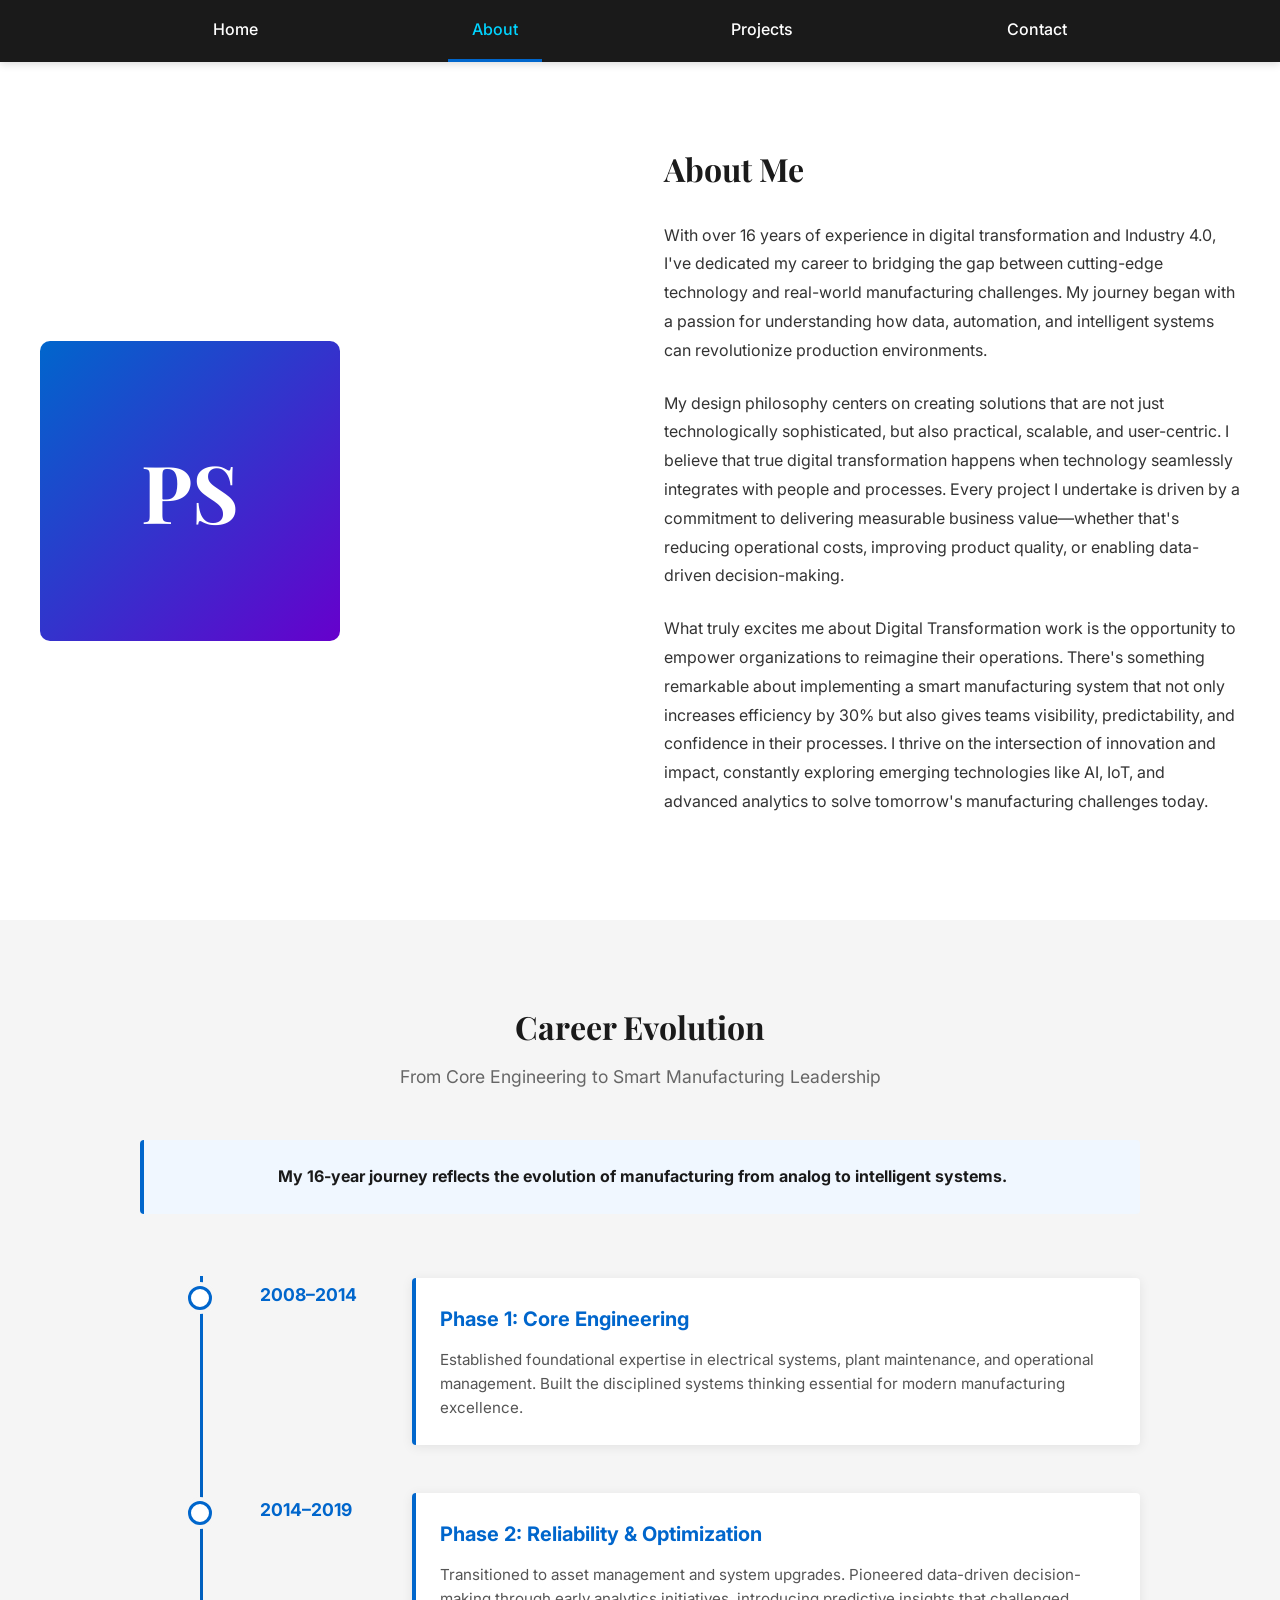
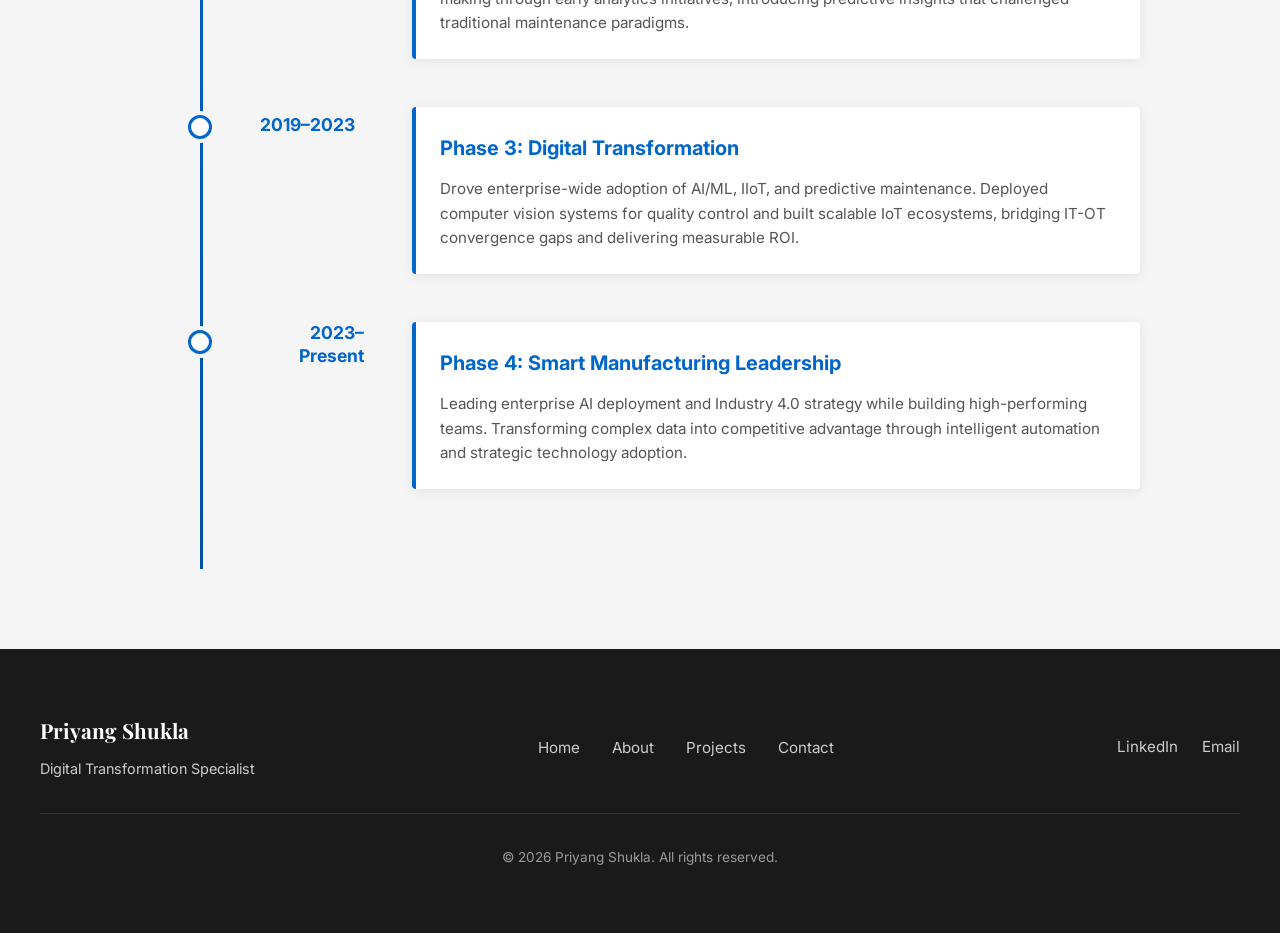
==== about.html @ 40aff251 "Initial commit: priyang-portfolio Made-with: Cursor" ====
<!DOCTYPE html>
<html lang="en">
<head>
  <meta charset="UTF-8">
  <meta name="viewport" content="width=device-width, initial-scale=1.0">
  <meta name="description" content="About Priyang Shukla — Digital Transformation professional with 16 years of experience.">
  <title>About Priyang Shukla | Digital Transformation</title>
  <link rel="stylesheet" href="css/styles.css">
  <link rel="preconnect" href="https://fonts.googleapis.com">
  <link rel="preconnect" href="https://fonts.gstatic.com" crossorigin>
  <link href="https://fonts.googleapis.com/css2?family=Inter:wght@400;500;600;700&family=Playfair+Display:wght@700;800&display=swap" rel="stylesheet">
</head>
<body>
  <nav class="navbar">
    <button class="hamburger-menu" id="hamburgerBtn" aria-label="Toggle navigation menu">
      <span class="hamburger-line"></span>
      <span class="hamburger-line"></span>
      <span class="hamburger-line"></span>
    </button>
    <ul class="navbar-list" id="navbarList">
      <li><a href="index.html" class="nav-link">Home</a></li>
      <li><a href="about.html" class="nav-link active">About</a></li>
      <li><a href="projects.html" class="nav-link">Projects</a></li>
      <li><a href="contact.html" class="nav-link">Contact</a></li>
    </ul>
  </nav>

  <main>
    <section class="about" id="about">
      <div class="about-container">
        <div class="about-image-container">
          <div class="profile-placeholder">PS</div>
        </div>
        
        <div class="about-text-container">
          <h1 class="about-title">About Me</h1>
          <p class="about-paragraph">
            With over 16 years of experience in digital transformation and Industry 4.0, I've dedicated my career to bridging the gap between cutting-edge technology and real-world manufacturing challenges. My journey began with a passion for understanding how data, automation, and intelligent systems can revolutionize production environments.
          </p>
          <p class="about-paragraph">
            My design philosophy centers on creating solutions that are not just technologically sophisticated, but also practical, scalable, and user-centric. I believe that true digital transformation happens when technology seamlessly integrates with people and processes. Every project I undertake is driven by a commitment to delivering measurable business value—whether that's reducing operational costs, improving product quality, or enabling data-driven decision-making.
          </p>
          <p class="about-paragraph">
            What truly excites me about Digital Transformation work is the opportunity to empower organizations to reimagine their operations. There's something remarkable about implementing a smart manufacturing system that not only increases efficiency by 30% but also gives teams visibility, predictability, and confidence in their processes. I thrive on the intersection of innovation and impact, constantly exploring emerging technologies like AI, IoT, and advanced analytics to solve tomorrow's manufacturing challenges today.
          </p>
        </div>
      </div>
    </section>

    <section class="timeline" id="timeline">
      <div class="timeline-container">
        <h2 class="timeline-title">Career Evolution</h2>
        <p class="timeline-subtitle">From Core Engineering to Smart Manufacturing Leadership</p>
        
        <div class="timeline-intro">
          <p><strong>My 16-year journey reflects the evolution of manufacturing from analog to intelligent systems.</strong></p>
        </div>
        
        <div class="timeline-wrapper">
          <div class="timeline-item">
            <div class="timeline-marker">
              <div class="timeline-year">2008–2014</div>
              <div class="timeline-dot"></div>
            </div>
            <div class="timeline-content">
              <h3 class="timeline-event-title">Phase 1: Core Engineering</h3>
              <p class="timeline-event-description">Established foundational expertise in electrical systems, plant maintenance, and operational management. Built the disciplined systems thinking essential for modern manufacturing excellence.</p>
            </div>
          </div>

          <div class="timeline-item">
            <div class="timeline-marker">
              <div class="timeline-year">2014–2019</div>
              <div class="timeline-dot"></div>
            </div>
            <div class="timeline-content">
              <h3 class="timeline-event-title">Phase 2: Reliability & Optimization</h3>
              <p class="timeline-event-description">Transitioned to asset management and system upgrades. Pioneered data-driven decision-making through early analytics initiatives, introducing predictive insights that challenged traditional maintenance paradigms.</p>
            </div>
          </div>

          <div class="timeline-item">
            <div class="timeline-marker">
              <div class="timeline-year">2019–2023</div>
              <div class="timeline-dot"></div>
            </div>
            <div class="timeline-content">
              <h3 class="timeline-event-title">Phase 3: Digital Transformation</h3>
              <p class="timeline-event-description">Drove enterprise-wide adoption of AI/ML, IIoT, and predictive maintenance. Deployed computer vision systems for quality control and built scalable IoT ecosystems, bridging IT-OT convergence gaps and delivering measurable ROI.</p>
            </div>
          </div>

          <div class="timeline-item">
            <div class="timeline-marker">
              <div class="timeline-year">2023–Present</div>
              <div class="timeline-dot"></div>
            </div>
            <div class="timeline-content">
              <h3 class="timeline-event-title">Phase 4: Smart Manufacturing Leadership</h3>
              <p class="timeline-event-description">Leading enterprise AI deployment and Industry 4.0 strategy while building high-performing teams. Transforming complex data into competitive advantage through intelligent automation and strategic technology adoption.</p>
            </div>
          </div>
        </div>
      </div>
    </section>
  </main>

  <footer class="footer">
    <div class="footer-container">
      <div class="footer-top">
        <div class="footer-brand">
          <h3 class="footer-brand-title">Priyang Shukla</h3>
          <p class="footer-brand-tagline">Digital Transformation Specialist</p>
        </div>
        
        <nav class="footer-nav">
          <ul class="footer-nav-list">
            <li><a href="index.html" class="footer-link">Home</a></li>
            <li><a href="about.html" class="footer-link">About</a></li>
            <li><a href="projects.html" class="footer-link">Projects</a></li>
            <li><a href="contact.html" class="footer-link">Contact</a></li>
          </ul>
        </nav>
        
        <div class="footer-social">
          <a href="https://www.linkedin.com/in/priyangshukla" class="social-link" target="_blank" rel="noopener noreferrer">LinkedIn</a>
          <a href="mailto:priyang.shukla@outlook.com" class="social-link">Email</a>
        </div>
      </div>
      
      <div class="footer-bottom">
        <p class="footer-copyright">&copy; <span id="year"></span> Priyang Shukla. All rights reserved.</p>
      </div>
    </div>
  </footer>

  <script src="js/script.js"></script>
</body>
</html>
---- css/styles.css ----
/* Fonts are loaded from each HTML page via <link>; avoids duplicate requests. */

/* ========================
   BASE TYPOGRAPHY AND RESET
   ======================== */

*,
*::before,
*::after {
  box-sizing: border-box;
}

html {
  font-size: 100%;
  -webkit-text-size-adjust: 100%;
}

body {
  margin: 0;
  min-height: 100vh;
  font-family: 'Inter', system-ui, -apple-system, "Segoe UI", Roboto, Helvetica, Arial, sans-serif;
  line-height: 1.7;
  color: #333333;
  background-color: #ffffff;
  display: flex;
  flex-direction: column;
}

/* Headings */
h1 {
  font-size: 3rem;
  font-family: 'Playfair Display', Georgia, serif;
  font-weight: 800;
}

h2 {
  font-size: 2rem;
  font-family: 'Playfair Display', Georgia, serif;
  font-weight: 700;
}

h3 {
  font-size: 1.5rem;
  font-weight: 600;
}

h4 {
  font-size: 1.25rem;
  font-weight: 600;
}

p {
  font-size: 1rem;
  line-height: 1.7;
  word-wrap: break-word;
  overflow-wrap: break-word;
  word-break: break-word;
}

/* ========================
   TEXT OVERFLOW PREVENTION
   ======================== */

* {
  max-width: 100%;
}

/* ========================
   NAVIGATION BAR STYLING
   ======================== */

.navbar {
  position: sticky;
  top: 0;
  background-color: #1a1a1a;
  box-shadow: 0 2px 8px rgba(0, 0, 0, 0.15);
  z-index: 100;
  display: flex;
  align-items: center;
  justify-content: space-between;
  padding: 0 1.5rem;
  min-height: 60px;
}

.hamburger-menu {
  display: none;
  flex-direction: column;
  background: none;
  border: none;
  cursor: pointer;
  padding: 0.5rem;
  gap: 5px;
  align-items: center;
  justify-content: center;
  z-index: 101;
}

.hamburger-line {
  width: 24px;
  height: 3px;
  background-color: #ffffff;
  border-radius: 2px;
  transition: all 0.3s ease;
}

.hamburger-menu.active .hamburger-line:nth-child(1) {
  transform: rotate(45deg) translate(10px, 10px);
}

.hamburger-menu.active .hamburger-line:nth-child(2) {
  opacity: 0;
}

.hamburger-menu.active .hamburger-line:nth-child(3) {
  transform: rotate(-45deg) translate(7px, -7px);
}

.navbar-list {
  list-style: none;
  margin: 0;
  padding: 0;
  display: flex;
  justify-content: space-evenly;
  gap: 0;
  flex: 1;
}

.nav-link {
  display: block;
  padding: 1rem 1.5rem;
  color: #ffffff;
  text-decoration: none;
  font-weight: 500;
  transition: all 0.3s ease;
  border-bottom: 3px solid transparent;
  font-size: 1rem;
  min-height: 44px;
  display: flex;
  align-items: center;
}

.nav-link:hover {
  background-color: #333333;
  border-bottom-color: #0066cc;
}

.nav-link.active {
  border-bottom-color: #0066cc;
  color: #00d4ff;
}

/* Mobile Navigation */
@media (max-width: 768px) {
  .navbar {
    flex-wrap: wrap;
    padding: 0.5rem 1rem;
    min-height: auto;
  }

  .hamburger-menu {
    display: flex;
    width: 44px;
    height: 44px;
    min-width: 44px;
  }

  .navbar-list {
    position: absolute;
    top: 60px;
    left: 0;
    right: 0;
    flex-direction: column;
    background-color: #1a1a1a;
    max-height: 0;
    overflow: hidden;
    transition: max-height 0.3s ease;
  }

  .navbar-list.active {
    max-height: 300px;
    border-bottom: 2px solid #0066cc;
  }

  .nav-link {
    padding: 1rem 1.5rem;
    border-bottom: 1px solid #333333;
    border-left: 4px solid transparent;
  }

  .nav-link.active {
    border-left-color: #0066cc;
    border-bottom-color: #333333;
  }

  .nav-link:hover {
    background-color: #2a2a2a;
    border-left-color: #0066cc;
  }
}

/* ========================
   HERO SECTION STYLING
   ======================== */

.hero {
  background: linear-gradient(135deg, #0066cc 0%, #6600cc 100%);
  color: #ffffff;
  padding: 5rem 2rem;
  text-align: center;
  min-height: 60vh;
  display: flex;
  align-items: center;
  justify-content: center;
}

.hero-content {
  max-width: 800px;
  margin: 0 auto;
}

.hero-title {
  font-size: 3rem;
  font-family: 'Playfair Display', Georgia, serif;
  font-weight: 800;
  margin: 0 0 1.5rem 0;
  line-height: 1.2;
  letter-spacing: -0.8px;
}

.hero-subtitle {
  font-size: 1.125rem;
  font-family: 'Inter', system-ui, sans-serif;
  font-weight: 400;
  margin: 0 0 2.5rem 0;
  line-height: 1.8;
  opacity: 0.95;
}

.cta-button {
  display: inline-block;
  padding: 1rem 2.5rem;
  background-color: #ffffff;
  color: #0066cc;
  text-decoration: none;
  font-weight: 600;
  font-family: 'Inter', system-ui, sans-serif;
  border-radius: 50px;
  transition: all 0.3s ease;
  box-shadow: 0 4px 15px rgba(0, 0, 0, 0.2);
  cursor: pointer;
  font-size: 1rem;
}

.cta-button:hover {
  transform: translateY(-4px);
  box-shadow: 0 8px 25px rgba(0, 0, 0, 0.3);
  background-color: #f0f0f0;
}

.cta-button:active {
  transform: translateY(-2px);
}

/* ========================
   SKILLS SECTION STYLING
   ======================== */

.skills {
  padding: 5rem 2rem;
  background-color: #f5f5f5;
}

.skills-container {
  max-width: 1200px;
  margin: 0 auto;
}

.skills-title {
  font-size: 2rem;
  font-family: 'Playfair Display', Georgia, serif;
  font-weight: 700;
  text-align: center;
  margin: 0 0 0.5rem 0;
  color: #1a1a1a;
}

.skills-subtitle {
  font-size: 1.1rem;
  text-align: center;
  color: #666666;
  margin: 0 0 3rem 0;
  max-width: 600px;
  margin-left: auto;
  margin-right: auto;
}

.skills-grid {
  display: grid;
  grid-template-columns: repeat(auto-fit, minmax(300px, 1fr));
  gap: 2rem;
  margin-bottom: 2rem;
}

.skill-card {
  background-color: #ffffff;
  padding: 2rem;
  border-radius: 10px;
  text-align: center;
  transition: all 0.3s ease;
  box-shadow: 0 2px 8px rgba(0, 0, 0, 0.1);
  cursor: pointer;
}

.skill-card:hover {
  transform: translateY(-8px);
  box-shadow: 0 8px 24px rgba(0, 0, 0, 0.15);
}

.skill-icon {
  font-size: 3rem;
  margin-bottom: 1rem;
}

.skill-name {
  font-size: 1.25rem;
  margin: 0 0 0.75rem 0;
  color: #1a1a1a;
}

.skill-description {
  font-size: 0.95rem;
  line-height: 1.6;
  color: #666666;
  margin: 0;
}

/* ========================
   MOBILE OPTIMIZATION
   ======================== */

@media (max-width: 768px) {
  /* Hero Section Mobile */
  .hero {
    padding: 3rem 1rem;
    min-height: 50vh;
  }

  .hero-title {
    font-size: 2rem;
    line-height: 1.3;
    margin-bottom: 1rem;
  }

  .hero-subtitle {
    font-size: 1rem;
    margin-bottom: 2rem;
    line-height: 1.6;
  }

  .cta-button {
    padding: 0.875rem 2rem;
    font-size: 0.95rem;
    min-height: 48px;
    display: inline-flex;
    align-items: center;
    justify-content: center;
  }

  /* Skills Section Mobile */
  .skills {
    padding: 2rem 1rem;
  }

  .skills-container {
    padding: 0;
  }

  .skills-title {
    font-size: 1.8rem;
    margin-bottom: 1rem;
  }

  .skills-subtitle {
    font-size: 0.95rem;
    margin-bottom: 2rem;
  }

  .skills-grid {
    grid-template-columns: 1fr;
    gap: 1.5rem;
  }

  .skill-card {
    padding: 1.5rem;
  }

  .skill-icon {
    font-size: 2.5rem;
    margin-bottom: 0.75rem;
  }

  .skill-name {
    font-size: 1.1rem;
  }

  .skill-description {
    font-size: 0.9rem;
  }
}

/* ========================
   ABOUT SECTION STYLING
   ======================== */

.about {
  padding: 5rem 2rem;
  background-color: #ffffff;
}

.about-container {
  max-width: 1200px;
  margin: 0 auto;
  display: grid;
  grid-template-columns: 1fr 1fr;
  gap: 3rem;
  align-items: center;
}

.profile-placeholder {
  width: 300px;
  height: 300px;
  background: linear-gradient(135deg, #0066cc 0%, #6600cc 100%);
  border-radius: 10px;
  display: flex;
  align-items: center;
  justify-content: center;
  font-size: 5rem;
  color: #ffffff;
  font-weight: 700;
  font-family: 'Playfair Display', Georgia, serif;
}

.about-title {
  font-size: 2rem;
  font-family: 'Playfair Display', Georgia, serif;
  font-weight: 700;
  margin: 0 0 1.5rem 0;
  color: #1a1a1a;
}

.about-paragraph {
  font-size: 1rem;
  line-height: 1.8;
  color: #333333;
  margin: 0 0 1.5rem 0;
}

@media (max-width: 768px) {
  .about-container {
    grid-template-columns: 1fr;
    gap: 2rem;
  }
  
  .profile-placeholder {
    width: 200px;
    height: 200px;
    font-size: 3rem;
  }
  
  .about-title {
    font-size: 1.8rem;
  }
}

/* ========================
   TIMELINE SECTION STYLING
   ======================== */

.timeline {
  padding: 5rem 2rem;
  background-color: #f5f5f5;
}

.timeline-container {
  max-width: 1000px;
  margin: 0 auto;
}

.timeline-title {
  font-size: 2rem;
  font-family: 'Playfair Display', Georgia, serif;
  font-weight: 700;
  text-align: center;
  margin: 0 0 0.5rem 0;
  color: #1a1a1a;
}

.timeline-subtitle {
  font-size: 1.1rem;
  text-align: center;
  color: #666666;
  margin: 0 0 3rem 0;
}

.timeline-intro {
  background-color: #f0f7ff;
  border-left: 4px solid #0066cc;
  padding: 1.5rem;
  border-radius: 4px;
  margin-bottom: 2rem;
  text-align: center;
}

.timeline-intro p {
  margin: 0;
  color: #1a1a1a;
  font-size: 1rem;
  line-height: 1.6;
}

.timeline-wrapper {
  position: relative;
  padding: 2rem 0;
  margin-left: 120px;
}

.timeline-wrapper::before {
  content: '';
  position: absolute;
  left: -60px;
  top: 30px;
  bottom: 0;
  width: 3px;
  background: linear-gradient(to bottom, #0066cc, #0052a3);
}

.timeline-item {
  margin-bottom: 3rem;
  position: relative;
  display: grid;
  grid-template-columns: 120px 1fr;
  gap: 2rem;
  align-items: flex-start;
}

.timeline-item:last-child .timeline-marker::after {
  display: none;
}

.timeline-marker {
  position: relative;
  display: flex;
  flex-direction: column;
  align-items: flex-start;
  gap: 0.75rem;
  text-align: right;
}

.timeline-year {
  font-size: 1.1rem;
  font-weight: 700;
  color: #0066cc;
  line-height: 1.3;
  min-height: 2.2rem;
  display: flex;
  align-items: center;
  padding-right: 1rem;
  text-align: right;
  width: 100%;
}

.timeline-dot {
  position: absolute;
  width: 24px;
  height: 24px;
  background-color: #ffffff;
  border: 3px solid #0066cc;
  border-radius: 50%;
  left: -72px;
  top: 0.5rem;
  box-shadow: 0 0 0 4px #f5f5f5;
  transition: all 0.3s ease;
}

.timeline-item:hover .timeline-dot {
  width: 28px;
  height: 28px;
  left: -74px;
  top: -1px;
  background-color: #0066cc;
  box-shadow: 0 0 0 4px #f5f5f5, 0 0 12px rgba(0, 102, 204, 0.4);
}

.timeline-content {
  background-color: #ffffff;
  border-left: 4px solid #0066cc;
  border-radius: 4px;
  padding: 1.5rem;
  box-shadow: 0 2px 12px rgba(0, 0, 0, 0.08);
  transition: all 0.3s ease;
}

.timeline-item:hover .timeline-content {
  box-shadow: 0 4px 16px rgba(0, 0, 0, 0.12);
  transform: translateY(-2px);
}

.timeline-event-title {
  font-size: 1.25rem;
  font-weight: 700;
  margin: 0 0 0.75rem 0;
  color: #0066cc;
}

.timeline-event-description {
  font-size: 0.95rem;
  line-height: 1.6;
  color: #555555;
  margin: 0;
}

/* Timeline Responsive */
@media (max-width: 768px) {
  .timeline-title {
    font-size: 1.8rem;
  }

  .timeline-subtitle {
    font-size: 0.95rem;
  }

  .timeline-wrapper {
    margin-left: 50px;
  }

  .timeline-wrapper::before {
    left: -25px;
  }

  .timeline-item {
    grid-template-columns: 1fr;
    gap: 1rem;
    margin-bottom: 2.5rem;
  }

  .timeline-marker {
    position: absolute;
    left: -50px;
    top: 0;
    flex-direction: row;
    align-items: center;
    gap: 0.5rem;
    width: auto;
    text-align: left;
  }

  .timeline-year {
    font-size: 0.9rem;
    padding-right: 0;
    text-align: left;
    min-height: auto;
    display: inline;
  }

  .timeline-dot {
    position: relative;
    width: 18px;
    height: 18px;
    left: 0;
    top: 0;
    margin-right: 0.5rem;
  }

  .timeline-content {
    margin-top: 1.5rem;
  }

  .timeline-event-title {
    font-size: 1.1rem;
  }

  .timeline-event-description {
    font-size: 0.9rem;
  }
}

/* ========================
   KEYFRAME ANIMATIONS
   ======================== */

@keyframes fadeInUp {
  from {
    opacity: 0;
    transform: translateY(30px);
  }
  to {
    opacity: 1;
    transform: translateY(0);
  }
}

/* ========================
   PROJECTS SECTION STYLING
   ======================== */

.projects {
  padding: 5rem 2rem;
  background-color: #ffffff;
}

.projects-container {
  max-width: 1400px;
  margin: 0 auto;
}

.projects-title {
  font-size: 2rem;
  font-family: 'Playfair Display', Georgia, serif;
  font-weight: 700;
  text-align: center;
  margin: 0 0 0.5rem 0;
  color: #1a1a1a;
}

.projects-subtitle {
  font-size: 1.1rem;
  text-align: center;
  color: #666666;
  margin: 0 0 3rem 0;
}

.projects-grid {
  display: grid;
  grid-template-columns: repeat(auto-fit, minmax(450px, 1fr));
  gap: 2rem;
}

.project-card {
  background-color: #f9f9f9;
  border-radius: 10px;
  overflow: hidden;
  box-shadow: 0 2px 8px rgba(0, 0, 0, 0.1);
  transition: all 0.3s ease;
  display: flex;
  flex-direction: column;
  animation: fadeInUp 0.6s ease-out forwards;
}

.project-card:nth-child(1) {
  animation-delay: 0.1s;
}

.project-card:nth-child(2) {
  animation-delay: 0.2s;
}

.project-card:nth-child(3) {
  animation-delay: 0.3s;
}

.project-card:nth-child(4) {
  animation-delay: 0.4s;
}

.project-card:hover {
  transform: translateY(-8px);
  box-shadow: 0 8px 20px rgba(0, 0, 0, 0.15);
}

.project-image {
  height: 300px;
  background-size: cover;
  background-position: center;
  position: relative;
  display: flex;
  align-items: flex-end;
  justify-content: center;
}

.project-image-overlay {
  color: #ffffff;
  font-size: 1.3rem;
  font-weight: 600;
  text-align: center;
  padding: 1rem;
  background: rgba(0, 0, 0, 0.4);
  width: 100%;
}

.project-content {
  padding: 1.5rem;
  display: flex;
  flex-direction: column;
  flex-grow: 1;
}

.project-title {
  font-size: 1.3rem;
  font-weight: 600;
  margin: 0 0 1rem 0;
  color: #1a1a1a;
  line-height: 1.4;
}

.project-description {
  font-size: 0.95rem;
  line-height: 1.6;
  color: #555555;
  margin: 0 0 1.5rem 0;
  flex-grow: 1;
}

.project-tools {
  display: flex;
  flex-wrap: wrap;
  gap: 0.5rem;
  margin-bottom: 1.5rem;
}

.tool-tag {
  background-color: #f0f0f0;
  color: #0066cc;
  padding: 0.4rem 0.8rem;
  border-radius: 20px;
  font-size: 0.8rem;
  font-weight: 500;
  display: inline-block;
}

.project-cta {
  display: inline-block;
  padding: 0.75rem 1.5rem;
  background: linear-gradient(135deg, #0066cc 0%, #004999 100%);
  color: #ffffff;
  text-decoration: none;
  font-weight: 600;
  font-family: 'Inter', system-ui, sans-serif;
  border-radius: 8px;
  transition: all 0.3s ease;
  box-shadow: 0 4px 12px rgba(0, 102, 204, 0.3);
  text-align: center;
  margin-top: auto;
}

.project-cta:hover {
  transform: translateY(-3px);
  box-shadow: 0 8px 20px rgba(0, 102, 204, 0.4);
}

.project-cta:active {
  transform: translateY(-1px);
}

.divider-line {
  grid-column: 1 / -1;
  height: 3px;
  background: linear-gradient(90deg, transparent 0%, #0066cc 50%, transparent 100%);
  margin: 2rem 0;
}

@media (max-width: 768px) {
  .projects {
    padding: 2rem 1rem;
  }
  
  .projects-container {
    max-width: 100%;
    padding: 0;
  }
  
  .projects-grid {
    grid-template-columns: 1fr;
    gap: 1.5rem;
  }
  
  .project-card {
    animation: fadeInUp 0.6s ease-out forwards;
  }
  
  .project-card:nth-child(1),
  .project-card:nth-child(2),
  .project-card:nth-child(3),
  .project-card:nth-child(4) {
    animation-delay: 0s;
  }
  
  .project-image {
    height: 200px;
  }

  .project-image-overlay {
    font-size: 1.2rem;
  }
  
  .projects-title {
    font-size: 1.8rem;
    padding: 0;
  }

  .projects-subtitle {
    padding: 0;
    font-size: 0.95rem;
  }
  
  .project-title {
    font-size: 1.1rem;
  }

  .project-description {
    font-size: 0.9rem;
    line-height: 1.5;
  }

  .project-tools {
    flex-wrap: wrap;
  }

  .tool-tag {
    font-size: 0.8rem;
    padding: 0.4rem 0.8rem;
  }

  .project-cta {
    font-size: 0.9rem;
    padding: 0.75rem 1.5rem;
  }

  .divider-line {
    margin: 1.5rem 0;
  }
}

/* ========================
   CONTACT SECTION STYLING
   ======================== */

.contact {
  padding: 5rem 2rem;
  background-color: #f5f5f5;
}

.contact-container {
  max-width: 1200px;
  margin: 0 auto;
}

.contact-title {
  font-size: 2rem;
  font-family: 'Playfair Display', Georgia, serif;
  font-weight: 700;
  text-align: center;
  margin: 0 0 0.5rem 0;
  color: #1a1a1a;
}

.contact-subtitle {
  font-size: 1.1rem;
  text-align: center;
  color: #666666;
  margin: 0 0 2.5rem 0;
}

.contact-content {
  display: grid;
  grid-template-columns: 1fr 1fr;
  gap: 2rem;
  align-items: flex-start;
}

.contact-form-container {
  display: flex;
  flex-direction: column;
  padding-top: 0;
}

.contact-form {
  display: flex;
  flex-direction: column;
  gap: 1.2rem;
}

.form-group {
  display: flex;
  flex-direction: column;
}

.form-label {
  font-size: 0.95rem;
  font-weight: 600;
  margin-bottom: 0.5rem;
  color: #1a1a1a;
}

.form-input,
.form-textarea {
  padding: 1rem;
  border: 2px solid #e0e0e0;
  border-radius: 6px;
  font-size: 1rem;
  font-family: inherit;
  transition: all 0.3s ease;
  background-color: #ffffff;
  color: #1a1a1a;
  width: 100%;
  box-sizing: border-box;
  min-height: 44px;
}

.form-input:focus,
.form-textarea:focus {
  outline: none;
  border-color: #0066cc;
  box-shadow: 0 0 0 3px rgba(0, 102, 204, 0.1);
  background-color: #fafbff;
}

.form-textarea {
  resize: vertical;
  min-height: 120px;
  font-size: 1rem;
}

.form-submit {
  padding: 1rem 2rem;
  background: linear-gradient(135deg, #0066cc 0%, #004999 100%);
  color: #ffffff;
  border: none;
  border-radius: 8px;
  font-weight: 600;
  font-family: 'Inter', system-ui, sans-serif;
  font-size: 1rem;
  cursor: pointer;
  transition: all 0.3s ease;
  box-shadow: 0 4px 12px rgba(0, 102, 204, 0.3);
  margin-top: 0.5rem;
  min-height: 48px;
  width: 100%;
  text-transform: uppercase;
  letter-spacing: 0.5px;
}

.form-submit:hover {
  transform: translateY(-3px);
  box-shadow: 0 8px 20px rgba(0, 102, 204, 0.4);
}

.form-submit:active {
  transform: translateY(-1px);
}

@media (max-width: 768px) {
  .form-input,
  .form-textarea {
    font-size: 16px;
  }

  .form-submit {
    padding: 0.875rem 1.5rem;
  }
}

.loading-spinner {
  display: none;
  text-align: center;
  padding: 2rem;
  flex-direction: column;
  align-items: center;
  gap: 1rem;
}

.loading-spinner.show {
  display: flex;
}

.spinner {
  border: 4px solid #f3f3f3;
  border-top: 4px solid #0066cc;
  border-radius: 50%;
  width: 40px;
  height: 40px;
  animation: spin 1s linear infinite;
}

@keyframes spin {
  0% { transform: rotate(0deg); }
  100% { transform: rotate(360deg); }
}

.loading-text {
  color: #666;
  font-size: 1rem;
  margin: 0;
}

.success-message {
  display: none;
  text-align: center;
  padding: 2rem;
  background-color: #e8f5e9;
  border-radius: 8px;
  border-left: 4px solid #4caf50;
}

.success-message.show {
  display: flex;
  flex-direction: column;
  align-items: center;
  gap: 1rem;
}

.error-message {
  display: none;
  text-align: center;
  padding: 2rem;
  background-color: #ffebee;
  border-radius: 8px;
  border-left: 4px solid #f44336;
  flex-direction: column;
  align-items: center;
  gap: 1rem;
}

.error-message.show {
  display: flex;
}

.error-icon {
  font-size: 3rem;
  color: #f44336;
  font-weight: bold;
}

.error-title {
  font-size: 1.5rem;
  font-weight: 700;
  color: #d32f2f;
  margin: 0.5rem 0 0 0;
}

.error-text {
  color: #c62828;
  font-size: 1rem;
  margin: 0.5rem 0 0 0;
}

.error-dismiss-btn {
  background-color: #f44336;
  color: white;
  border: none;
  padding: 0.75rem 1.5rem;
  border-radius: 4px;
  cursor: pointer;
  font-weight: 600;
  transition: background-color 0.3s ease;
  margin-top: 0.5rem;
}

.error-dismiss-btn:hover {
  background-color: #d32f2f;
}

.success-icon {
  font-size: 3rem;
  color: #4caf50;
  font-weight: bold;
}

.success-title {
  font-size: 1.5rem;
  font-weight: 700;
  margin: 0;
  color: #2e7d32;
}

.success-text {
  font-size: 0.95rem;
  margin: 0;
  color: #555555;
}

.contact-info-container {
  display: flex;
  align-items: flex-start;
  width: 100%;
}

.contact-info {
  width: 100%;
  display: flex;
  flex-direction: column;
  gap: 1rem;
}

.contact-info-title {
  font-size: 1.25rem;
  font-weight: 700;
  margin: 0 0 1.25rem 0;
  color: #1a1a1a;
  padding: 0;
  width: 100%;
  display: block;
  line-height: 1.3;
  letter-spacing: -0.5px;
}

.contact-info-item {
  display: flex;
  flex-direction: column;
  padding: 1.25rem;
  background-color: #ffffff;
  border-radius: 8px;
  border: 1px solid #f0f0f0;
  box-shadow: 0 2px 8px rgba(0, 0, 0, 0.06);
  margin-bottom: 0;
}

.contact-info-content {
  display: flex;
  flex-direction: column;
  gap: 0.375rem;
  text-align: left;
}

.contact-info-label {
  font-size: 0.8rem;
  font-weight: 700;
  margin: 0;
  color: #888888;
  text-transform: uppercase;
  letter-spacing: 0.7px;
}

.contact-info-value {
  font-size: 1rem;
  margin: 0;
  color: #1a1a1a;
  font-weight: 500;
  line-height: 1.5;
}

.contact-link {
  text-decoration: none;
  color: #0066cc;
  transition: all 0.3s ease;
}

.contact-link:hover {
  color: #004999;
  text-decoration: underline;
}

@media (max-width: 768px) {
  .contact-content {
    grid-template-columns: 1fr;
    gap: 1.5rem;
    padding: 0;
  }

  .contact-form-container {
    padding: 0;
  }

  .contact-form {
    gap: 1rem;
  }

  .contact-title {
    font-size: 1.8rem;
    padding: 0 1rem;
  }

  .contact-subtitle {
    padding: 0 1rem;
  }

  .contact-info-title {
    font-size: 1.2rem;
    margin-top: 1.5rem;
    margin-bottom: 1rem;
  }

  .contact-info {
    gap: 0.75rem;
  }

  .contact-info-item {
    padding: 1rem;
  }

  .form-input,
  .form-textarea {
    font-size: 16px;
  }

  .form-submit {
    padding: 0.875rem 1.5rem;
  }
}

/* ========================
   ADMIN PANEL STYLING
   ======================== */

/* Standalone admin chrome (not part of public site nav/footer) */
.admin-page-header {
  position: sticky;
  top: 0;
  z-index: 100;
  display: flex;
  align-items: center;
  justify-content: space-between;
  gap: 1rem;
  flex-wrap: wrap;
  min-height: 60px;
  padding: 0 1.5rem;
  background-color: #1a1a1a;
  box-shadow: 0 2px 8px rgba(0, 0, 0, 0.15);
}

.admin-back-link {
  color: #ffffff;
  text-decoration: none;
  font-weight: 500;
  font-size: 1rem;
  padding: 1rem 0;
  transition: color 0.2s ease;
}

.admin-back-link:hover {
  color: #00d4ff;
}

.admin-page-label {
  color: #cccccc;
  font-size: 0.9rem;
  font-weight: 600;
  text-transform: uppercase;
  letter-spacing: 0.06em;
}

.admin-footer-minimal {
  background-color: #1a1a1a;
  color: #999999;
  padding: 1.5rem 2rem;
  margin-top: auto;
  text-align: center;
  font-size: 0.85rem;
}

.admin-footer-minimal p {
  margin: 0;
  font-size: inherit;
  color: inherit;
}

.admin-section {
  padding: 3rem 2rem;
  background-color: #f8f9fa;
  min-height: calc(100vh - 200px);
}

.admin-container {
  max-width: 1200px;
  margin: 0 auto;
}

.admin-header {
  margin-bottom: 3rem;
  text-align: center;
}

.admin-title {
  font-family: 'Playfair Display', serif;
  font-size: 2.5rem;
  font-weight: 800;
  color: #1a1a1a;
  margin: 0 0 0.5rem 0;
}

.admin-subtitle {
  font-size: 1.1rem;
  color: #666;
  margin: 0 0 2rem 0;
}

.admin-stats {
  display: flex;
  gap: 2rem;
  justify-content: center;
  flex-wrap: wrap;
}

.stat-box {
  background-color: white;
  padding: 1.5rem 2rem;
  border-radius: 8px;
  box-shadow: 0 2px 8px rgba(0, 0, 0, 0.1);
  display: flex;
  flex-direction: column;
  align-items: center;
  gap: 0.5rem;
  min-width: 200px;
}

.stat-label {
  font-size: 0.9rem;
  color: #666;
  font-weight: 500;
}

.stat-value {
  font-size: 2rem;
  font-weight: 700;
  color: #0066cc;
}

.stat-value.unread-count {
  color: #f44336;
}

.admin-loading,
.admin-error {
  text-align: center;
  padding: 3rem 2rem;
}

.admin-error {
  background-color: white;
  border-radius: 8px;
  box-shadow: 0 2px 8px rgba(0, 0, 0, 0.1);
  display: flex;
  flex-direction: column;
  align-items: center;
}

.error-icon {
  font-size: 3rem;
  color: #f44336;
  font-weight: bold;
  margin-bottom: 1rem;
}

.error-title {
  font-size: 1.5rem;
  font-weight: 700;
  color: #d32f2f;
  margin: 0 0 0.5rem 0;
}

.error-text {
  color: #c62828;
  font-size: 1rem;
  margin: 0 0 1.5rem 0;
}

.retry-btn {
  background-color: #0066cc;
  color: white;
  border: none;
  padding: 0.75rem 2rem;
  border-radius: 4px;
  cursor: pointer;
  font-weight: 600;
  transition: background-color 0.3s ease;
}

.retry-btn:hover {
  background-color: #0052a3;
}

.submissions-grid {
  display: grid;
  grid-template-columns: repeat(auto-fill, minmax(350px, 1fr));
  gap: 2rem;
  margin-bottom: 3rem;
}

.submission-card {
  background-color: white;
  border-radius: 8px;
  padding: 1.5rem;
  box-shadow: 0 2px 8px rgba(0, 0, 0, 0.1);
  transition: all 0.3s ease;
  border-left: 4px solid #f0f0f0;
  position: relative;
}

.submission-card:hover {
  box-shadow: 0 4px 16px rgba(0, 0, 0, 0.15);
  transform: translateY(-2px);
}

.submission-card.unread {
  background-color: #f5f9ff;
  border-left-color: #0066cc;
}

.submission-card.read {
  opacity: 0.85;
}

.submission-badge {
  display: inline-block;
  padding: 0.25rem 0.75rem;
  border-radius: 20px;
  font-size: 0.75rem;
  font-weight: 600;
  position: absolute;
  top: 1.5rem;
  right: 1.5rem;
  text-transform: uppercase;
}

.submission-badge.unread {
  background-color: #ff5252;
  color: white;
}

.submission-badge.read {
  background-color: #e0e0e0;
  color: #666;
}

.submission-from {
  font-size: 0.85rem;
  color: #999;
  margin: 0 0 1rem 0;
  text-transform: uppercase;
  letter-spacing: 0.5px;
}

.submission-name {
  font-size: 1.3rem;
  font-weight: 700;
  color: #1a1a1a;
  margin: 0 0 0.5rem 0;
}

.submission-email {
  color: #0066cc;
  text-decoration: none;
  font-size: 0.95rem;
  word-break: break-all;
}

.submission-email:hover {
  text-decoration: underline;
}

.submission-subject {
  font-size: 1.1rem;
  font-weight: 600;
  color: #1a1a1a;
  margin: 1rem 0 0.5rem 0;
}

.submission-message {
  background-color: #f8f9fa;
  padding: 1rem;
  border-radius: 4px;
  color: #333;
  font-size: 0.95rem;
  line-height: 1.5;
  margin: 1rem 0;
  max-height: 150px;
  overflow-y: auto;
}

.submission-date {
  font-size: 0.85rem;
  color: #999;
  margin: 1rem 0;
}

.submission-actions {
  display: flex;
  gap: 0.5rem;
  margin-top: 1rem;
}

.mark-read-btn {
  flex: 1;
  background-color: #0066cc;
  color: white;
  border: none;
  padding: 0.75rem 1rem;
  border-radius: 4px;
  cursor: pointer;
  font-weight: 600;
  transition: background-color 0.3s ease;
  font-size: 0.9rem;
}

.mark-read-btn:hover {
  background-color: #0052a3;
}

.mark-read-btn.read {
  background-color: #4caf50;
}

.mark-read-btn.read:hover {
  background-color: #388e3c;
}

.mark-unread-btn {
  flex: 1;
  background-color: #666;
  color: white;
  border: none;
  padding: 0.75rem 1rem;
  border-radius: 4px;
  cursor: pointer;
  font-weight: 600;
  transition: background-color 0.3s ease;
  font-size: 0.9rem;
}

.mark-unread-btn:hover {
  background-color: #444;
}

.empty-state {
  text-align: center;
  padding: 4rem 2rem;
  background-color: white;
  border-radius: 8px;
  box-shadow: 0 2px 8px rgba(0, 0, 0, 0.1);
}

.empty-state-text {
  font-size: 1.2rem;
  color: #999;
  margin: 0;
}

/* Admin Responsive */
@media (max-width: 768px) {
  .admin-page-header {
    padding: 0.5rem 1rem;
  }

  .admin-section {
    padding: 1.5rem 1rem;
  }

  .admin-title {
    font-size: 1.8rem;
  }

  .admin-subtitle {
    font-size: 0.95rem;
  }

  .admin-stats {
    flex-direction: column;
    gap: 1rem;
  }

  .stat-box {
    width: 100%;
    min-width: auto;
    padding: 1.25rem 1.5rem;
  }

  .stat-label {
    font-size: 0.8rem;
  }

  .stat-value {
    font-size: 1.75rem;
  }

  .submissions-grid {
    grid-template-columns: 1fr;
    gap: 1.5rem;
  }

  .submission-card {
    padding: 1rem;
  }

  .submission-actions {
    flex-direction: column;
    gap: 0.75rem;
  }

  .submission-badge {
    position: static;
    display: inline-block;
    margin-bottom: 1rem;
    width: fit-content;
  }

  .mark-read-btn,
  .mark-unread-btn {
    padding: 0.75rem 1rem;
    font-size: 0.85rem;
    min-height: 44px;
  }

  .submission-name {
    font-size: 1.1rem;
  }

  .submission-subject {
    font-size: 1rem;
  }
}

/* ========================
   UNIVERSAL MOBILE FIXES
   ======================== */

@media (max-width: 768px) {
  /* Ensure all buttons are at least 44px for tap comfort */
  button,
  .btn,
  [type="submit"],
  [type="button"],
  [type="reset"],
  .cta-button {
    min-height: 48px;
    min-width: 48px;
  }

  /* Ensure all inputs are accessible */
  input,
  textarea,
  select {
    min-height: 48px;
    font-size: 16px;
  }

  /* Prevent horizontal scroll */
  body,
  html {
    overflow-x: hidden;
  }

  img {
    max-width: 100%;
    height: auto;
  }

  /* Improve readability on small screens */
  main {
    width: 100%;
  }

  .container,
  .main-container {
    padding: 0 1rem;
  }

  h1, h2, h3 {
    word-wrap: break-word;
  }

  /* Footer mobile optimization */
  .footer {
    padding: 2rem 1rem;
  }

  .footer-nav-list {
    flex-direction: column;
    gap: 0.5rem;
  }

  .footer-link {
    padding: 0.75rem 0;
    display: flex;
    align-items: center;
    min-height: 44px;
  }

  .footer-social {
    flex-direction: column;
    gap: 1rem;
  }

  .social-link {
    padding: 0.75rem;
    display: inline-flex;
    align-items: center;
    min-height: 44px;
  }
}

/* ========================
   FOOTER STYLING
   ======================== */

.footer {
  background-color: #1a1a1a;
  color: #ffffff;
  padding: 4rem 2rem;
  margin-top: auto;
}

.footer-container {
  max-width: 1200px;
  margin: 0 auto;
  display: flex;
  flex-direction: column;
  gap: 2rem;
}

.footer-top {
  display: grid;
  grid-template-columns: auto 1fr auto;
  gap: 3rem;
  align-items: center;
}

.footer-brand {
  display: flex;
  flex-direction: column;
  gap: 0.5rem;
}

.footer-brand-title {
  font-size: 1.3rem;
  font-family: 'Playfair Display', Georgia, serif;
  font-weight: 700;
  margin: 0;
  color: #ffffff;
}

.footer-brand-tagline {
  font-size: 0.9rem;
  margin: 0;
  color: #cccccc;
}

.footer-nav {
  text-align: center;
}

.footer-nav-list {
  list-style: none;
  margin: 0;
  padding: 0;
  display: flex;
  gap: 2rem;
  justify-content: center;
}

.footer-link {
  color: #cccccc;
  text-decoration: none;
  font-size: 0.95rem;
  transition: all 0.3s ease;
}

.footer-link:hover {
  color: #00d4ff;
  text-decoration: underline;
}

.footer-social {
  display: flex;
  gap: 1.5rem;
  justify-content: flex-end;
}

.social-link {
  color: #cccccc;
  text-decoration: none;
  font-size: 0.95rem;
  transition: all 0.3s ease;
}

.social-link:hover {
  color: #00d4ff;
  text-decoration: underline;
}

.footer-bottom {
  border-top: 1px solid #333333;
  padding-top: 2rem;
  text-align: center;
}

.footer-copyright {
  font-size: 0.85rem;
  color: #999999;
  margin: 0;
}

@media (max-width: 768px) {
  .footer {
    padding: 2rem 1rem;
  }
  
  .footer-top {
    grid-template-columns: 1fr;
    gap: 1.5rem;
    text-align: center;
  }
  
  .footer-nav-list {
    flex-direction: column;
    gap: 0.75rem;
  }
  
  .footer-social {
    justify-content: center;
  }
  
  .footer-brand {
    align-items: center;
  }
}
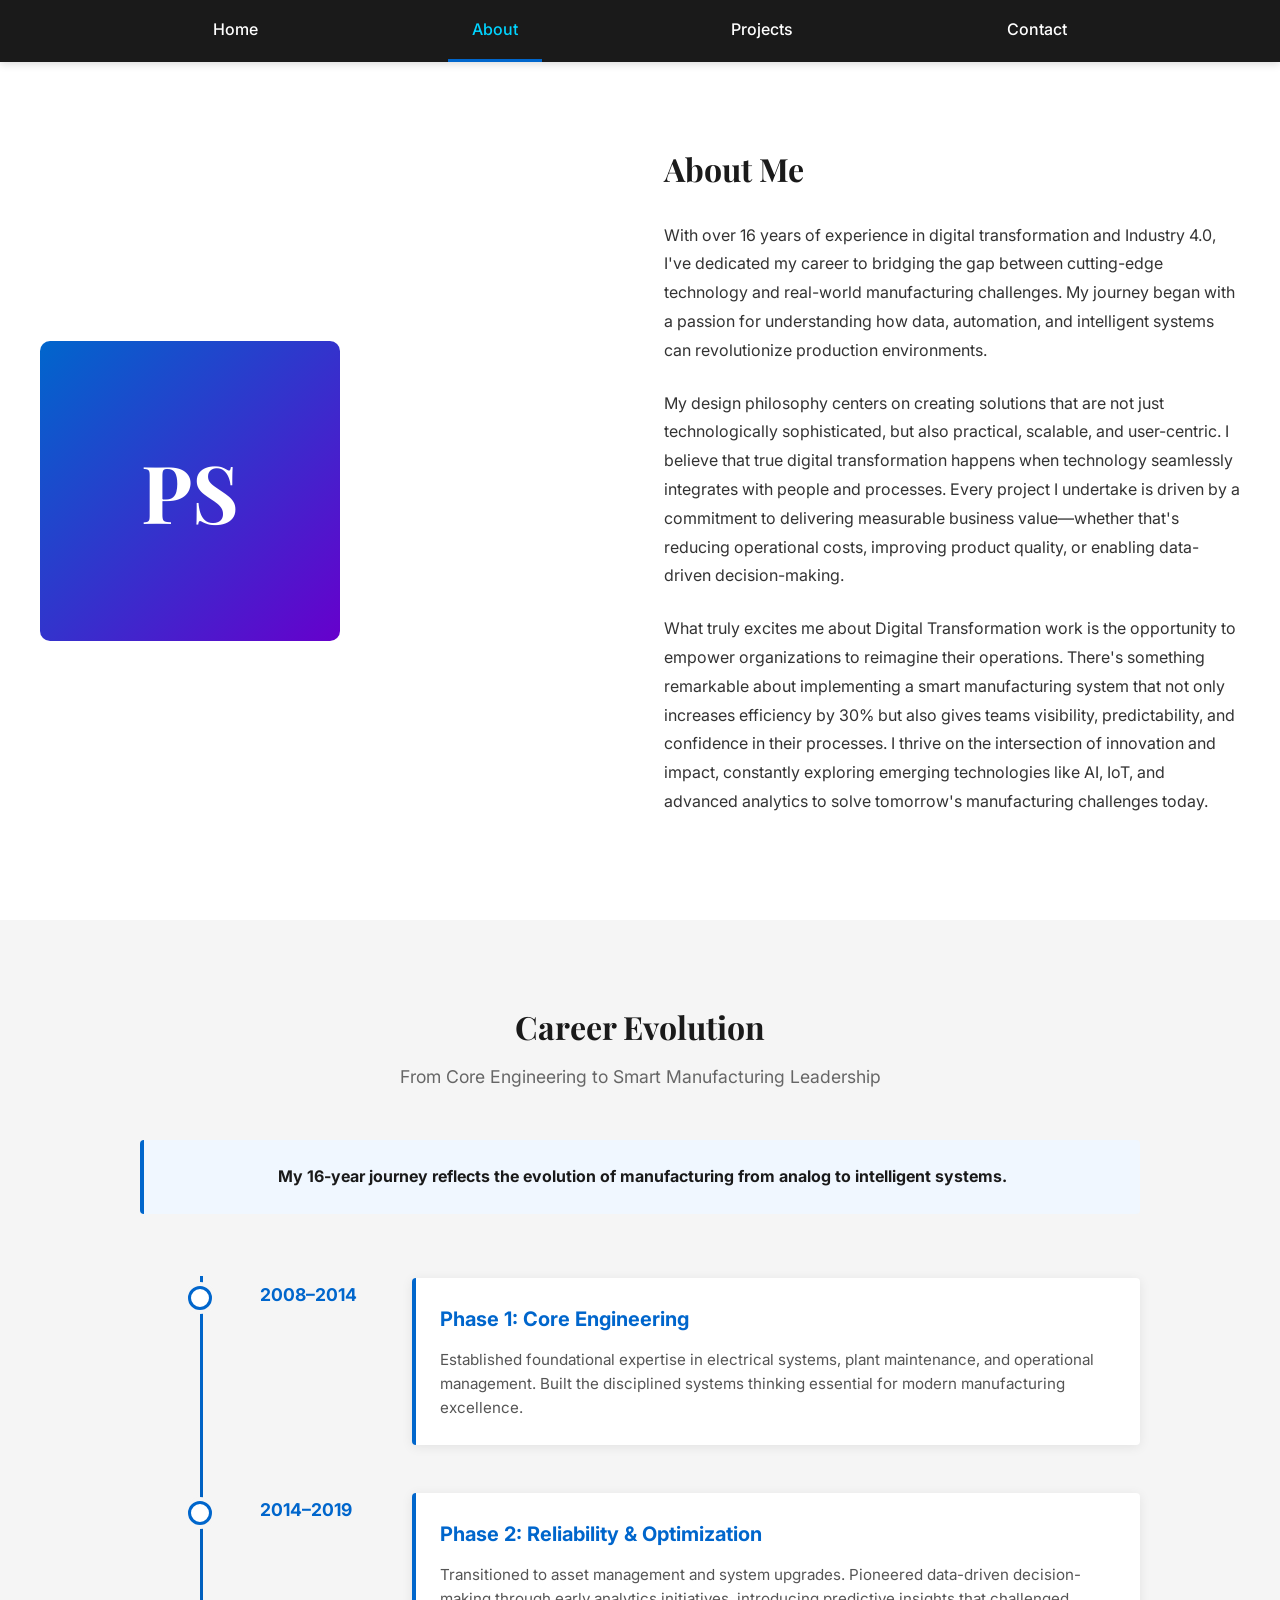
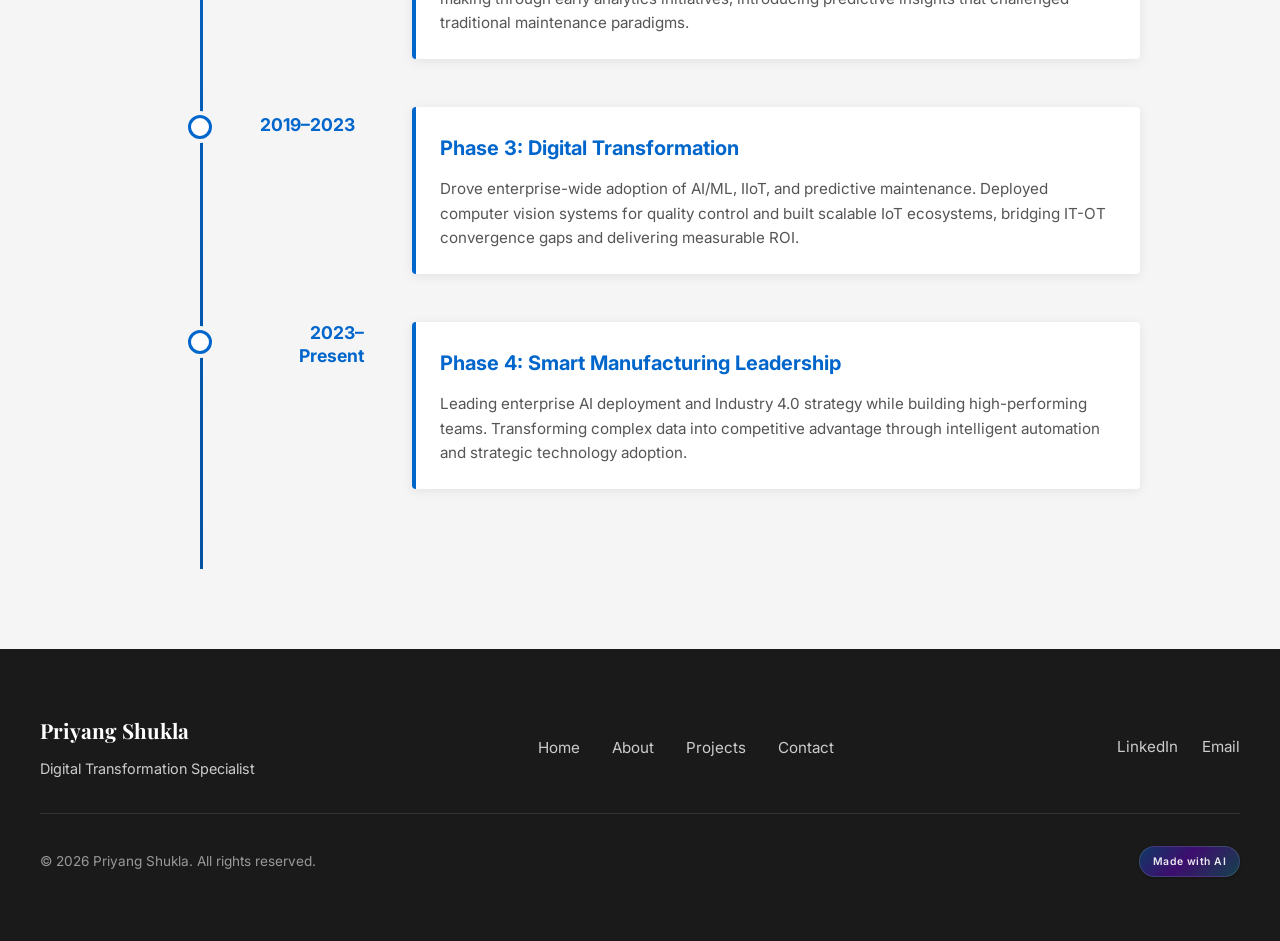
==== commit 9d64eb68: "Add Made with AI badge to footer Made-with: Cursor" ====
--- a/about.html
+++ b/about.html
@@ -130,6 +130,7 @@
       
       <div class="footer-bottom">
         <p class="footer-copyright">&copy; <span id="year"></span> Priyang Shukla. All rights reserved.</p>
+        <span class="footer-ai-badge" aria-label="Made with artificial intelligence">Made with AI</span>
       </div>
     </div>
   </footer>
--- a/css/styles.css
+++ b/css/styles.css
@@ -1380,7 +1380,43 @@
 .admin-subtitle {
   font-size: 1.1rem;
   color: #666;
-  margin: 0 0 2rem 0;
+  margin: 0 0 1rem 0;
+}
+
+.admin-toolbar {
+  display: flex;
+  flex-wrap: wrap;
+  align-items: center;
+  justify-content: center;
+  gap: 1rem;
+  margin-bottom: 1.5rem;
+}
+
+.admin-refresh-btn {
+  background-color: #0066cc;
+  color: #ffffff;
+  border: none;
+  padding: 0.6rem 1.25rem;
+  border-radius: 6px;
+  font-weight: 600;
+  font-family: inherit;
+  font-size: 0.95rem;
+  cursor: pointer;
+  transition: background-color 0.2s ease;
+}
+
+.admin-refresh-btn:hover {
+  background-color: #0052a3;
+}
+
+.admin-refresh-btn:disabled {
+  opacity: 0.65;
+  cursor: not-allowed;
+}
+
+.admin-last-sync {
+  font-size: 0.85rem;
+  color: #888;
 }
 
 .admin-stats {
@@ -1631,7 +1667,23 @@
 .empty-state-text {
   font-size: 1.2rem;
   color: #999;
-  margin: 0;
+  margin: 0 0 1rem 0;
+}
+
+.empty-state-hint {
+  font-size: 0.95rem;
+  line-height: 1.55;
+  color: #666;
+  margin: 0 auto;
+  max-width: 36rem;
+  text-align: left;
+}
+
+.empty-state-hint code {
+  font-size: 0.88em;
+  background: #f0f0f0;
+  padding: 0.1em 0.35em;
+  border-radius: 4px;
 }
 
 /* Admin Responsive */
@@ -1642,6 +1694,11 @@
 
   .admin-section {
     padding: 1.5rem 1rem;
+  }
+
+  .admin-toolbar {
+    flex-direction: column;
+    margin-bottom: 1.25rem;
   }
 
   .admin-title {
@@ -1879,13 +1936,40 @@
 .footer-bottom {
   border-top: 1px solid #333333;
   padding-top: 2rem;
-  text-align: center;
+  display: flex;
+  align-items: center;
+  justify-content: flex-start;
+  flex-wrap: wrap;
+  gap: 0.75rem 1rem;
 }
 
 .footer-copyright {
   font-size: 0.85rem;
   color: #999999;
   margin: 0;
+  flex: 1 1 auto;
+  text-align: left;
+  min-width: min(100%, 14rem);
+}
+
+.footer-ai-badge {
+  margin-left: auto;
+  flex-shrink: 0;
+  font-size: 0.65rem;
+  font-weight: 600;
+  letter-spacing: 0.05em;
+  padding: 0.35rem 0.8rem;
+  border-radius: 999px;
+  background: linear-gradient(
+    135deg,
+    rgba(0, 102, 204, 0.42) 0%,
+    rgba(102, 0, 204, 0.48) 45%,
+    rgba(0, 212, 255, 0.22) 100%
+  );
+  color: rgba(255, 255, 255, 0.9);
+  border: 1px solid rgba(255, 255, 255, 0.12);
+  box-shadow: 0 1px 3px rgba(0, 0, 0, 0.25);
+  white-space: nowrap;
 }
 
 @media (max-width: 768px) {
@@ -1911,4 +1995,18 @@
   .footer-brand {
     align-items: center;
   }
-}
+
+  .footer-bottom {
+    flex-direction: column;
+    align-items: stretch;
+  }
+
+  .footer-copyright {
+    text-align: center;
+  }
+
+  .footer-ai-badge {
+    margin-left: 0;
+    align-self: flex-end;
+  }
+}
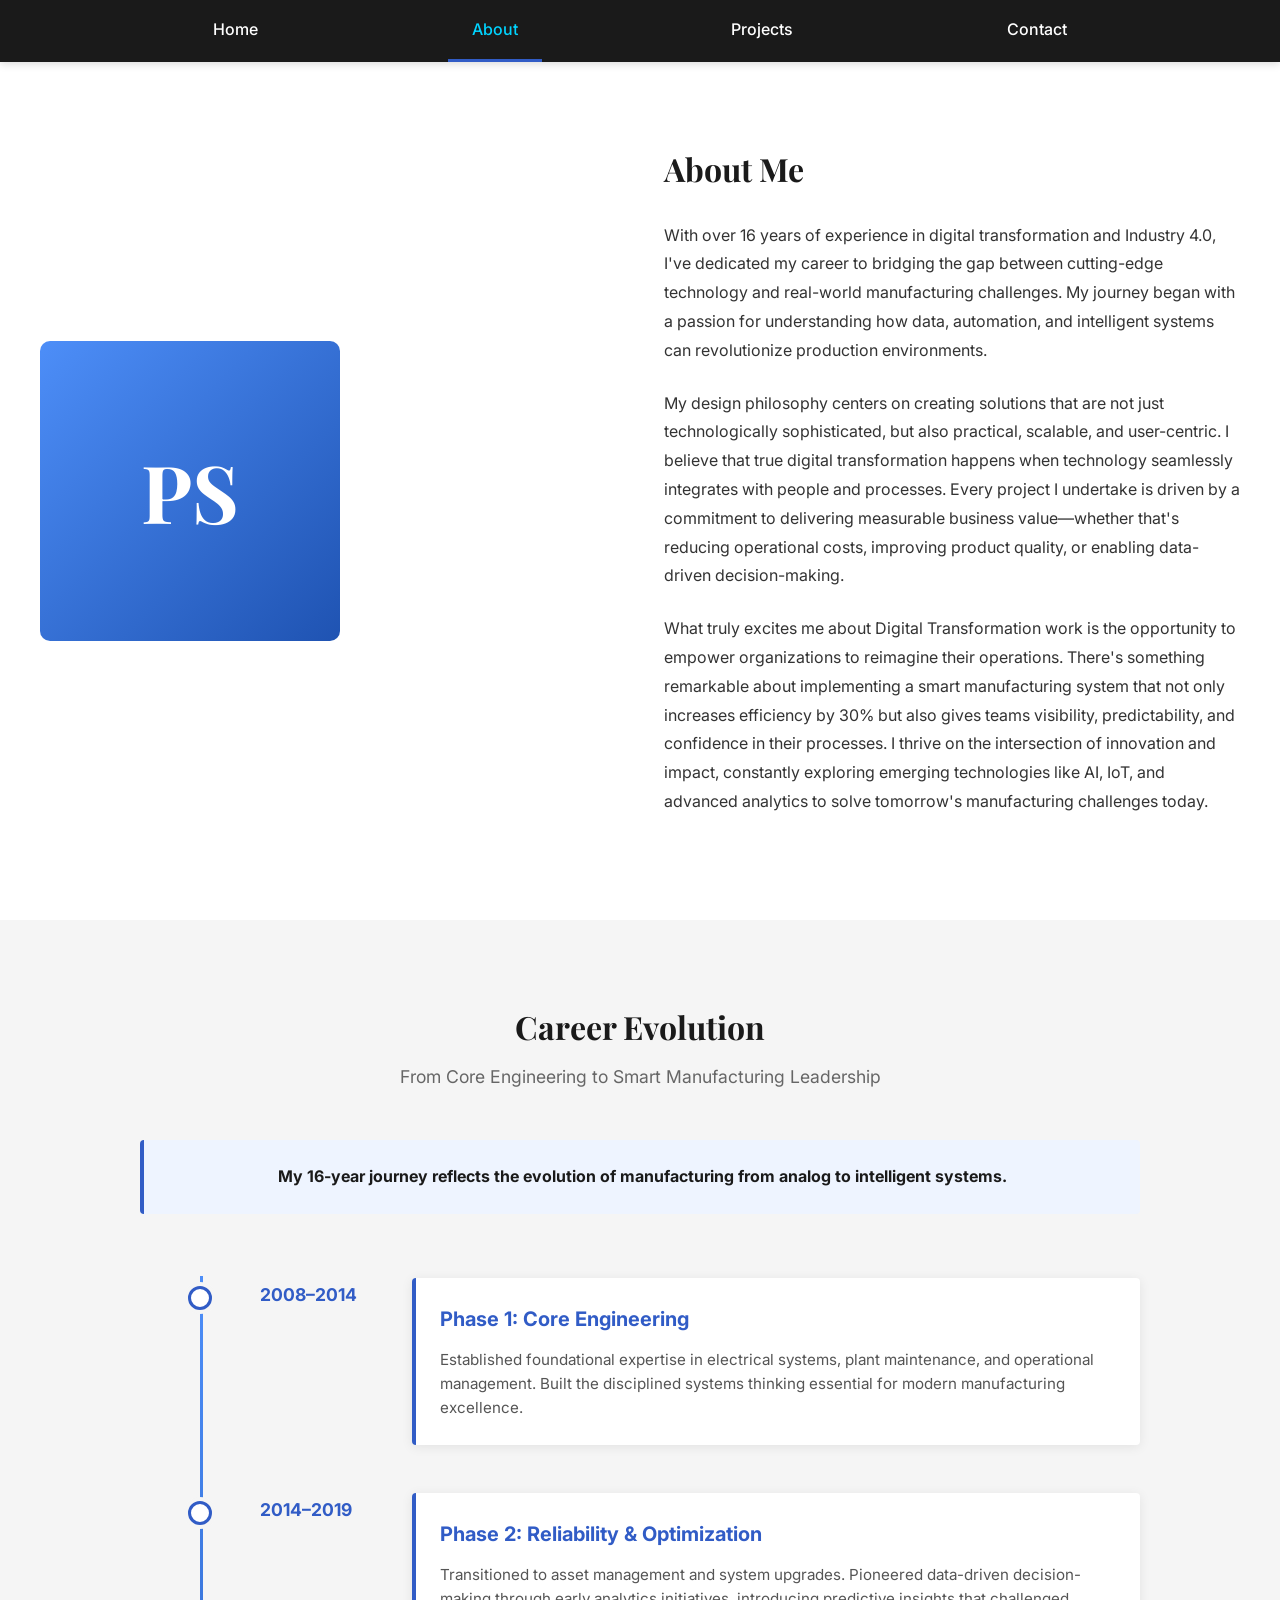
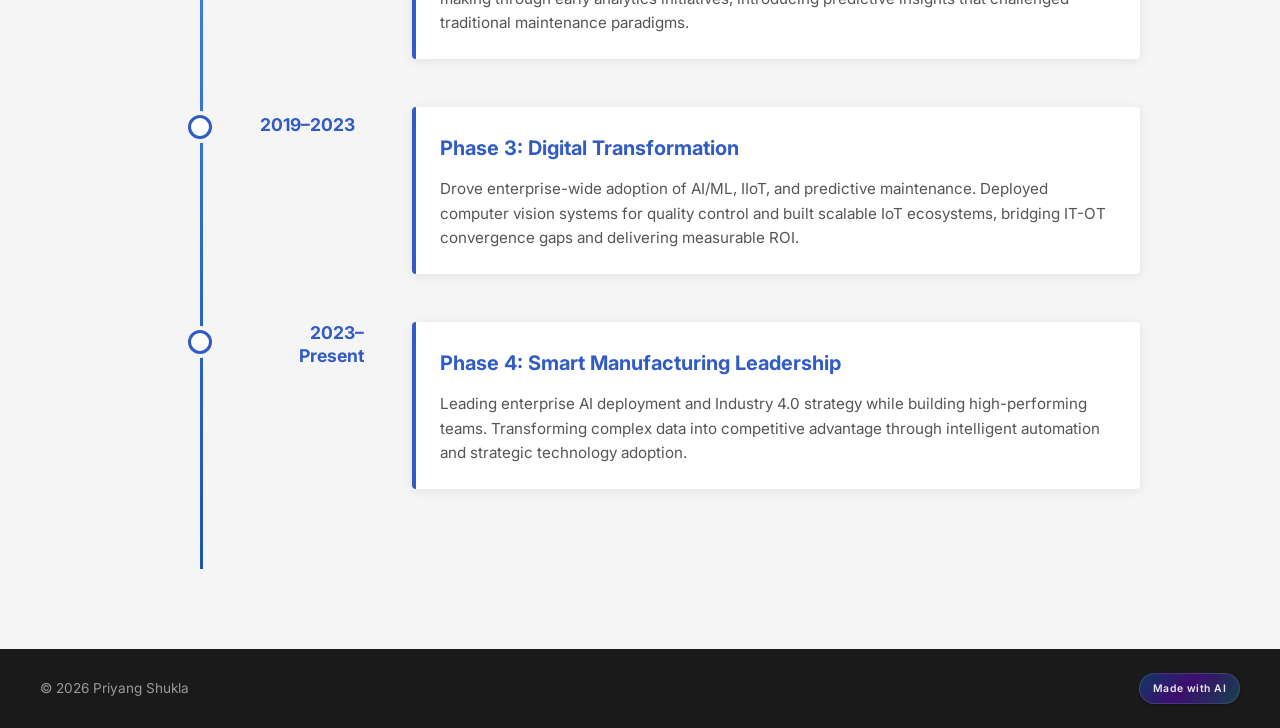
==== commit ddf43c9d: "Simplify site footer to minimal bar with Made with AI badge on public pages. Replaces the full foote" ====
--- a/about.html
+++ b/about.html
@@ -105,33 +105,10 @@
     </section>
   </main>
 
-  <footer class="footer">
-    <div class="footer-container">
-      <div class="footer-top">
-        <div class="footer-brand">
-          <h3 class="footer-brand-title">Priyang Shukla</h3>
-          <p class="footer-brand-tagline">Digital Transformation Specialist</p>
-        </div>
-        
-        <nav class="footer-nav">
-          <ul class="footer-nav-list">
-            <li><a href="index.html" class="footer-link">Home</a></li>
-            <li><a href="about.html" class="footer-link">About</a></li>
-            <li><a href="projects.html" class="footer-link">Projects</a></li>
-            <li><a href="contact.html" class="footer-link">Contact</a></li>
-          </ul>
-        </nav>
-        
-        <div class="footer-social">
-          <a href="https://www.linkedin.com/in/priyangshukla" class="social-link" target="_blank" rel="noopener noreferrer">LinkedIn</a>
-          <a href="mailto:priyang.shukla@outlook.com" class="social-link">Email</a>
-        </div>
-      </div>
-      
-      <div class="footer-bottom">
-        <p class="footer-copyright">&copy; <span id="year"></span> Priyang Shukla. All rights reserved.</p>
-        <span class="footer-ai-badge" aria-label="Made with artificial intelligence">Made with AI</span>
-      </div>
+  <footer class="admin-footer-minimal">
+    <div class="footer-bottom">
+      <p class="footer-copyright">&copy; <span id="year"></span> Priyang Shukla</p>
+      <span class="footer-ai-badge" aria-label="Made with artificial intelligence">Made with AI</span>
     </div>
   </footer>
 
--- a/css/styles.css
+++ b/css/styles.css
@@ -141,11 +141,11 @@
 
 .nav-link:hover {
   background-color: #333333;
-  border-bottom-color: #0066cc;
+  border-bottom-color: #315cc6;
 }
 
 .nav-link.active {
-  border-bottom-color: #0066cc;
+  border-bottom-color: #315cc6;
   color: #00d4ff;
 }
 
@@ -178,7 +178,7 @@
 
   .navbar-list.active {
     max-height: 300px;
-    border-bottom: 2px solid #0066cc;
+    border-bottom: 2px solid #315cc6;
   }
 
   .nav-link {
@@ -188,13 +188,13 @@
   }
 
   .nav-link.active {
-    border-left-color: #0066cc;
+    border-left-color: #315cc6;
     border-bottom-color: #333333;
   }
 
   .nav-link:hover {
     background-color: #2a2a2a;
-    border-left-color: #0066cc;
+    border-left-color: #315cc6;
   }
 }
 
@@ -203,7 +203,7 @@
    ======================== */
 
 .hero {
-  background: linear-gradient(135deg, #0066cc 0%, #6600cc 100%);
+  background: linear-gradient(135deg, #4d8ef8 0%, #1f53b2 100%);
   color: #ffffff;
   padding: 5rem 2rem;
   text-align: center;
@@ -240,7 +240,7 @@
   display: inline-block;
   padding: 1rem 2.5rem;
   background-color: #ffffff;
-  color: #0066cc;
+  color: #315cc6;
   text-decoration: none;
   font-weight: 600;
   font-family: 'Inter', system-ui, sans-serif;
@@ -429,7 +429,7 @@
 .profile-placeholder {
   width: 300px;
   height: 300px;
-  background: linear-gradient(135deg, #0066cc 0%, #6600cc 100%);
+  background: linear-gradient(135deg, #4d8ef8 0%, #1f53b2 100%);
   border-radius: 10px;
   display: flex;
   align-items: center;
@@ -503,8 +503,8 @@
 }
 
 .timeline-intro {
-  background-color: #f0f7ff;
-  border-left: 4px solid #0066cc;
+  background-color: #eef4ff;
+  border-left: 4px solid #315cc6;
   padding: 1.5rem;
   border-radius: 4px;
   margin-bottom: 2rem;
@@ -531,7 +531,7 @@
   top: 30px;
   bottom: 0;
   width: 3px;
-  background: linear-gradient(to bottom, #0066cc, #0052a3);
+  background: linear-gradient(to bottom, #4d8ef8, #1f53b2);
 }
 
 .timeline-item {
@@ -559,7 +559,7 @@
 .timeline-year {
   font-size: 1.1rem;
   font-weight: 700;
-  color: #0066cc;
+  color: #315cc6;
   line-height: 1.3;
   min-height: 2.2rem;
   display: flex;
@@ -574,7 +574,7 @@
   width: 24px;
   height: 24px;
   background-color: #ffffff;
-  border: 3px solid #0066cc;
+  border: 3px solid #315cc6;
   border-radius: 50%;
   left: -72px;
   top: 0.5rem;
@@ -587,13 +587,13 @@
   height: 28px;
   left: -74px;
   top: -1px;
-  background-color: #0066cc;
-  box-shadow: 0 0 0 4px #f5f5f5, 0 0 12px rgba(0, 102, 204, 0.4);
+  background-color: #315cc6;
+  box-shadow: 0 0 0 4px #f5f5f5, 0 0 12px rgba(77, 142, 248, 0.4);
 }
 
 .timeline-content {
   background-color: #ffffff;
-  border-left: 4px solid #0066cc;
+  border-left: 4px solid #315cc6;
   border-radius: 4px;
   padding: 1.5rem;
   box-shadow: 0 2px 12px rgba(0, 0, 0, 0.08);
@@ -609,7 +609,7 @@
   font-size: 1.25rem;
   font-weight: 700;
   margin: 0 0 0.75rem 0;
-  color: #0066cc;
+  color: #315cc6;
 }
 
 .timeline-event-description {
@@ -819,7 +819,7 @@
 
 .tool-tag {
   background-color: #f0f0f0;
-  color: #0066cc;
+  color: #315cc6;
   padding: 0.4rem 0.8rem;
   border-radius: 20px;
   font-size: 0.8rem;
@@ -830,21 +830,21 @@
 .project-cta {
   display: inline-block;
   padding: 0.75rem 1.5rem;
-  background: linear-gradient(135deg, #0066cc 0%, #004999 100%);
+  background: linear-gradient(135deg, #4d8ef8 0%, #1f53b2 100%);
   color: #ffffff;
   text-decoration: none;
   font-weight: 600;
   font-family: 'Inter', system-ui, sans-serif;
   border-radius: 8px;
   transition: all 0.3s ease;
-  box-shadow: 0 4px 12px rgba(0, 102, 204, 0.3);
+  box-shadow: 0 4px 12px rgba(77, 142, 248, 0.3);
   text-align: center;
   margin-top: auto;
 }
 
 .project-cta:hover {
   transform: translateY(-3px);
-  box-shadow: 0 8px 20px rgba(0, 102, 204, 0.4);
+  box-shadow: 0 8px 20px rgba(77, 142, 248, 0.4);
 }
 
 .project-cta:active {
@@ -854,7 +854,7 @@
 .divider-line {
   grid-column: 1 / -1;
   height: 3px;
-  background: linear-gradient(90deg, transparent 0%, #0066cc 50%, transparent 100%);
+  background: linear-gradient(90deg, transparent 0%, #4d8ef8 50%, transparent 100%);
   margin: 2rem 0;
 }
 
@@ -1009,8 +1009,8 @@
 .form-input:focus,
 .form-textarea:focus {
   outline: none;
-  border-color: #0066cc;
-  box-shadow: 0 0 0 3px rgba(0, 102, 204, 0.1);
+  border-color: #315cc6;
+  box-shadow: 0 0 0 3px rgba(77, 142, 248, 0.1);
   background-color: #fafbff;
 }
 
@@ -1022,7 +1022,7 @@
 
 .form-submit {
   padding: 1rem 2rem;
-  background: linear-gradient(135deg, #0066cc 0%, #004999 100%);
+  background: linear-gradient(135deg, #4d8ef8 0%, #1f53b2 100%);
   color: #ffffff;
   border: none;
   border-radius: 8px;
@@ -1031,7 +1031,7 @@
   font-size: 1rem;
   cursor: pointer;
   transition: all 0.3s ease;
-  box-shadow: 0 4px 12px rgba(0, 102, 204, 0.3);
+  box-shadow: 0 4px 12px rgba(77, 142, 248, 0.3);
   margin-top: 0.5rem;
   min-height: 48px;
   width: 100%;
@@ -1041,7 +1041,7 @@
 
 .form-submit:hover {
   transform: translateY(-3px);
-  box-shadow: 0 8px 20px rgba(0, 102, 204, 0.4);
+  box-shadow: 0 8px 20px rgba(77, 142, 248, 0.4);
 }
 
 .form-submit:active {
@@ -1074,7 +1074,7 @@
 
 .spinner {
   border: 4px solid #f3f3f3;
-  border-top: 4px solid #0066cc;
+  border-top: 4px solid #315cc6;
   border-radius: 50%;
   width: 40px;
   height: 40px;
@@ -1240,12 +1240,11 @@
 
 .contact-link {
   text-decoration: none;
-  color: #0066cc;
-  transition: all 0.3s ease;
+    color: #315cc6;
 }
 
 .contact-link:hover {
-  color: #004999;
+  color: #1f53b2;
   text-decoration: underline;
 }
 
@@ -1343,617 +1342,28 @@
   color: #999999;
   padding: 1.5rem 2rem;
   margin-top: auto;
-  text-align: center;
   font-size: 0.85rem;
 }
 
-.admin-footer-minimal p {
+.admin-footer-minimal .footer-bottom {
+  display: flex;
+  align-items: center;
+  justify-content: space-between;
+  flex-wrap: wrap;
+  gap: 0.75rem 1rem;
+  max-width: 1200px;
+  margin: 0 auto;
+}
+
+.admin-footer-minimal .footer-copyright {
   margin: 0;
   font-size: inherit;
   color: inherit;
-}
-
-.admin-section {
-  padding: 3rem 2rem;
-  background-color: #f8f9fa;
-  min-height: calc(100vh - 200px);
-}
-
-.admin-container {
-  max-width: 1200px;
-  margin: 0 auto;
-}
-
-.admin-header {
-  margin-bottom: 3rem;
-  text-align: center;
-}
-
-.admin-title {
-  font-family: 'Playfair Display', serif;
-  font-size: 2.5rem;
-  font-weight: 800;
-  color: #1a1a1a;
-  margin: 0 0 0.5rem 0;
-}
-
-.admin-subtitle {
-  font-size: 1.1rem;
-  color: #666;
-  margin: 0 0 1rem 0;
-}
-
-.admin-toolbar {
-  display: flex;
-  flex-wrap: wrap;
-  align-items: center;
-  justify-content: center;
-  gap: 1rem;
-  margin-bottom: 1.5rem;
-}
-
-.admin-refresh-btn {
-  background-color: #0066cc;
-  color: #ffffff;
-  border: none;
-  padding: 0.6rem 1.25rem;
-  border-radius: 6px;
-  font-weight: 600;
-  font-family: inherit;
-  font-size: 0.95rem;
-  cursor: pointer;
-  transition: background-color 0.2s ease;
-}
-
-.admin-refresh-btn:hover {
-  background-color: #0052a3;
-}
-
-.admin-refresh-btn:disabled {
-  opacity: 0.65;
-  cursor: not-allowed;
-}
-
-.admin-last-sync {
-  font-size: 0.85rem;
-  color: #888;
-}
-
-.admin-stats {
-  display: flex;
-  gap: 2rem;
-  justify-content: center;
-  flex-wrap: wrap;
-}
-
-.stat-box {
-  background-color: white;
-  padding: 1.5rem 2rem;
-  border-radius: 8px;
-  box-shadow: 0 2px 8px rgba(0, 0, 0, 0.1);
-  display: flex;
-  flex-direction: column;
-  align-items: center;
-  gap: 0.5rem;
-  min-width: 200px;
-}
-
-.stat-label {
-  font-size: 0.9rem;
-  color: #666;
-  font-weight: 500;
-}
-
-.stat-value {
-  font-size: 2rem;
-  font-weight: 700;
-  color: #0066cc;
-}
-
-.stat-value.unread-count {
-  color: #f44336;
-}
-
-.admin-loading,
-.admin-error {
-  text-align: center;
-  padding: 3rem 2rem;
-}
-
-.admin-error {
-  background-color: white;
-  border-radius: 8px;
-  box-shadow: 0 2px 8px rgba(0, 0, 0, 0.1);
-  display: flex;
-  flex-direction: column;
-  align-items: center;
-}
-
-.error-icon {
-  font-size: 3rem;
-  color: #f44336;
-  font-weight: bold;
-  margin-bottom: 1rem;
-}
-
-.error-title {
-  font-size: 1.5rem;
-  font-weight: 700;
-  color: #d32f2f;
-  margin: 0 0 0.5rem 0;
-}
-
-.error-text {
-  color: #c62828;
-  font-size: 1rem;
-  margin: 0 0 1.5rem 0;
-}
-
-.retry-btn {
-  background-color: #0066cc;
-  color: white;
-  border: none;
-  padding: 0.75rem 2rem;
-  border-radius: 4px;
-  cursor: pointer;
-  font-weight: 600;
-  transition: background-color 0.3s ease;
-}
-
-.retry-btn:hover {
-  background-color: #0052a3;
-}
-
-.submissions-grid {
-  display: grid;
-  grid-template-columns: repeat(auto-fill, minmax(350px, 1fr));
-  gap: 2rem;
-  margin-bottom: 3rem;
-}
-
-.submission-card {
-  background-color: white;
-  border-radius: 8px;
-  padding: 1.5rem;
-  box-shadow: 0 2px 8px rgba(0, 0, 0, 0.1);
-  transition: all 0.3s ease;
-  border-left: 4px solid #f0f0f0;
-  position: relative;
-}
-
-.submission-card:hover {
-  box-shadow: 0 4px 16px rgba(0, 0, 0, 0.15);
-  transform: translateY(-2px);
-}
-
-.submission-card.unread {
-  background-color: #f5f9ff;
-  border-left-color: #0066cc;
-}
-
-.submission-card.read {
-  opacity: 0.85;
-}
-
-.submission-badge {
-  display: inline-block;
-  padding: 0.25rem 0.75rem;
-  border-radius: 20px;
-  font-size: 0.75rem;
-  font-weight: 600;
-  position: absolute;
-  top: 1.5rem;
-  right: 1.5rem;
-  text-transform: uppercase;
-}
-
-.submission-badge.unread {
-  background-color: #ff5252;
-  color: white;
-}
-
-.submission-badge.read {
-  background-color: #e0e0e0;
-  color: #666;
-}
-
-.submission-from {
-  font-size: 0.85rem;
-  color: #999;
-  margin: 0 0 1rem 0;
-  text-transform: uppercase;
-  letter-spacing: 0.5px;
-}
-
-.submission-name {
-  font-size: 1.3rem;
-  font-weight: 700;
-  color: #1a1a1a;
-  margin: 0 0 0.5rem 0;
-}
-
-.submission-email {
-  color: #0066cc;
-  text-decoration: none;
-  font-size: 0.95rem;
-  word-break: break-all;
-}
-
-.submission-email:hover {
-  text-decoration: underline;
-}
-
-.submission-subject {
-  font-size: 1.1rem;
-  font-weight: 600;
-  color: #1a1a1a;
-  margin: 1rem 0 0.5rem 0;
-}
-
-.submission-message {
-  background-color: #f8f9fa;
-  padding: 1rem;
-  border-radius: 4px;
-  color: #333;
-  font-size: 0.95rem;
-  line-height: 1.5;
-  margin: 1rem 0;
-  max-height: 150px;
-  overflow-y: auto;
-}
-
-.submission-date {
-  font-size: 0.85rem;
-  color: #999;
-  margin: 1rem 0;
-}
-
-.submission-actions {
-  display: flex;
-  gap: 0.5rem;
-  margin-top: 1rem;
-}
-
-.mark-read-btn {
-  flex: 1;
-  background-color: #0066cc;
-  color: white;
-  border: none;
-  padding: 0.75rem 1rem;
-  border-radius: 4px;
-  cursor: pointer;
-  font-weight: 600;
-  transition: background-color 0.3s ease;
-  font-size: 0.9rem;
-}
-
-.mark-read-btn:hover {
-  background-color: #0052a3;
-}
-
-.mark-read-btn.read {
-  background-color: #4caf50;
-}
-
-.mark-read-btn.read:hover {
-  background-color: #388e3c;
-}
-
-.mark-unread-btn {
-  flex: 1;
-  background-color: #666;
-  color: white;
-  border: none;
-  padding: 0.75rem 1rem;
-  border-radius: 4px;
-  cursor: pointer;
-  font-weight: 600;
-  transition: background-color 0.3s ease;
-  font-size: 0.9rem;
-}
-
-.mark-unread-btn:hover {
-  background-color: #444;
-}
-
-.empty-state {
-  text-align: center;
-  padding: 4rem 2rem;
-  background-color: white;
-  border-radius: 8px;
-  box-shadow: 0 2px 8px rgba(0, 0, 0, 0.1);
-}
-
-.empty-state-text {
-  font-size: 1.2rem;
-  color: #999;
-  margin: 0 0 1rem 0;
-}
-
-.empty-state-hint {
-  font-size: 0.95rem;
-  line-height: 1.55;
-  color: #666;
-  margin: 0 auto;
-  max-width: 36rem;
-  text-align: left;
-}
-
-.empty-state-hint code {
-  font-size: 0.88em;
-  background: #f0f0f0;
-  padding: 0.1em 0.35em;
-  border-radius: 4px;
-}
-
-/* Admin Responsive */
-@media (max-width: 768px) {
-  .admin-page-header {
-    padding: 0.5rem 1rem;
-  }
-
-  .admin-section {
-    padding: 1.5rem 1rem;
-  }
-
-  .admin-toolbar {
-    flex-direction: column;
-    margin-bottom: 1.25rem;
-  }
-
-  .admin-title {
-    font-size: 1.8rem;
-  }
-
-  .admin-subtitle {
-    font-size: 0.95rem;
-  }
-
-  .admin-stats {
-    flex-direction: column;
-    gap: 1rem;
-  }
-
-  .stat-box {
-    width: 100%;
-    min-width: auto;
-    padding: 1.25rem 1.5rem;
-  }
-
-  .stat-label {
-    font-size: 0.8rem;
-  }
-
-  .stat-value {
-    font-size: 1.75rem;
-  }
-
-  .submissions-grid {
-    grid-template-columns: 1fr;
-    gap: 1.5rem;
-  }
-
-  .submission-card {
-    padding: 1rem;
-  }
-
-  .submission-actions {
-    flex-direction: column;
-    gap: 0.75rem;
-  }
-
-  .submission-badge {
-    position: static;
-    display: inline-block;
-    margin-bottom: 1rem;
-    width: fit-content;
-  }
-
-  .mark-read-btn,
-  .mark-unread-btn {
-    padding: 0.75rem 1rem;
-    font-size: 0.85rem;
-    min-height: 44px;
-  }
-
-  .submission-name {
-    font-size: 1.1rem;
-  }
-
-  .submission-subject {
-    font-size: 1rem;
-  }
-}
-
-/* ========================
-   UNIVERSAL MOBILE FIXES
-   ======================== */
-
-@media (max-width: 768px) {
-  /* Ensure all buttons are at least 44px for tap comfort */
-  button,
-  .btn,
-  [type="submit"],
-  [type="button"],
-  [type="reset"],
-  .cta-button {
-    min-height: 48px;
-    min-width: 48px;
-  }
-
-  /* Ensure all inputs are accessible */
-  input,
-  textarea,
-  select {
-    min-height: 48px;
-    font-size: 16px;
-  }
-
-  /* Prevent horizontal scroll */
-  body,
-  html {
-    overflow-x: hidden;
-  }
-
-  img {
-    max-width: 100%;
-    height: auto;
-  }
-
-  /* Improve readability on small screens */
-  main {
-    width: 100%;
-  }
-
-  .container,
-  .main-container {
-    padding: 0 1rem;
-  }
-
-  h1, h2, h3 {
-    word-wrap: break-word;
-  }
-
-  /* Footer mobile optimization */
-  .footer {
-    padding: 2rem 1rem;
-  }
-
-  .footer-nav-list {
-    flex-direction: column;
-    gap: 0.5rem;
-  }
-
-  .footer-link {
-    padding: 0.75rem 0;
-    display: flex;
-    align-items: center;
-    min-height: 44px;
-  }
-
-  .footer-social {
-    flex-direction: column;
-    gap: 1rem;
-  }
-
-  .social-link {
-    padding: 0.75rem;
-    display: inline-flex;
-    align-items: center;
-    min-height: 44px;
-  }
-}
-
-/* ========================
-   FOOTER STYLING
-   ======================== */
-
-.footer {
-  background-color: #1a1a1a;
-  color: #ffffff;
-  padding: 4rem 2rem;
-  margin-top: auto;
-}
-
-.footer-container {
-  max-width: 1200px;
-  margin: 0 auto;
-  display: flex;
-  flex-direction: column;
-  gap: 2rem;
-}
-
-.footer-top {
-  display: grid;
-  grid-template-columns: auto 1fr auto;
-  gap: 3rem;
-  align-items: center;
-}
-
-.footer-brand {
-  display: flex;
-  flex-direction: column;
-  gap: 0.5rem;
-}
-
-.footer-brand-title {
-  font-size: 1.3rem;
-  font-family: 'Playfair Display', Georgia, serif;
-  font-weight: 700;
-  margin: 0;
-  color: #ffffff;
-}
-
-.footer-brand-tagline {
-  font-size: 0.9rem;
-  margin: 0;
-  color: #cccccc;
-}
-
-.footer-nav {
-  text-align: center;
-}
-
-.footer-nav-list {
-  list-style: none;
-  margin: 0;
-  padding: 0;
-  display: flex;
-  gap: 2rem;
-  justify-content: center;
-}
-
-.footer-link {
-  color: #cccccc;
-  text-decoration: none;
-  font-size: 0.95rem;
-  transition: all 0.3s ease;
-}
-
-.footer-link:hover {
-  color: #00d4ff;
-  text-decoration: underline;
-}
-
-.footer-social {
-  display: flex;
-  gap: 1.5rem;
-  justify-content: flex-end;
-}
-
-.social-link {
-  color: #cccccc;
-  text-decoration: none;
-  font-size: 0.95rem;
-  transition: all 0.3s ease;
-}
-
-.social-link:hover {
-  color: #00d4ff;
-  text-decoration: underline;
-}
-
-.footer-bottom {
-  border-top: 1px solid #333333;
-  padding-top: 2rem;
-  display: flex;
-  align-items: center;
-  justify-content: flex-start;
-  flex-wrap: wrap;
-  gap: 0.75rem 1rem;
-}
-
-.footer-copyright {
-  font-size: 0.85rem;
-  color: #999999;
-  margin: 0;
   flex: 1 1 auto;
-  text-align: left;
   min-width: min(100%, 14rem);
 }
 
 .footer-ai-badge {
-  margin-left: auto;
   flex-shrink: 0;
   font-size: 0.65rem;
   font-weight: 600;
@@ -1973,40 +1383,488 @@
 }
 
 @media (max-width: 768px) {
-  .footer {
-    padding: 2rem 1rem;
-  }
-  
-  .footer-top {
+  .admin-footer-minimal .footer-bottom {
+    flex-direction: column;
+    align-items: stretch;
+  }
+
+  .admin-footer-minimal .footer-copyright {
+    text-align: center;
+  }
+
+  .footer-ai-badge {
+    align-self: flex-end;
+  }
+}
+
+.admin-section {
+  padding: 3rem 2rem;
+  background-color: #f8f9fa;
+  min-height: calc(100vh - 200px);
+}
+
+.admin-container {
+  max-width: 1200px;
+  margin: 0 auto;
+}
+
+.admin-header {
+  margin-bottom: 3rem;
+  text-align: center;
+}
+
+.admin-title {
+  font-family: 'Playfair Display', serif;
+  font-size: 2.5rem;
+  font-weight: 800;
+  color: #1a1a1a;
+  margin: 0 0 0.5rem 0;
+}
+
+.admin-subtitle {
+  font-size: 1.1rem;
+  color: #666;
+  margin: 0 0 1rem 0;
+}
+
+.admin-toolbar {
+  display: flex;
+  flex-wrap: wrap;
+  align-items: center;
+  justify-content: center;
+  gap: 1rem;
+  margin-bottom: 1.5rem;
+}
+
+.admin-refresh-btn {
+  background-color: #315cc6;
+  color: #ffffff;
+  border: none;
+  padding: 0.6rem 1.25rem;
+  border-radius: 6px;
+  font-weight: 600;
+  font-family: inherit;
+  font-size: 0.95rem;
+  cursor: pointer;
+  transition: background-color 0.2s ease;
+}
+
+.admin-refresh-btn:hover {
+  background-color: #1f53b2;
+}
+
+.admin-refresh-btn:disabled {
+  opacity: 0.65;
+  cursor: not-allowed;
+}
+
+.admin-last-sync {
+  font-size: 0.85rem;
+  color: #888;
+}
+
+.admin-stats {
+  display: flex;
+  gap: 2rem;
+  justify-content: center;
+  flex-wrap: wrap;
+}
+
+.stat-box {
+  background-color: white;
+  padding: 1.5rem 2rem;
+  border-radius: 8px;
+  box-shadow: 0 2px 8px rgba(0, 0, 0, 0.1);
+  display: flex;
+  flex-direction: column;
+  align-items: center;
+  gap: 0.5rem;
+  min-width: 200px;
+}
+
+.stat-label {
+  font-size: 0.9rem;
+  color: #666;
+  font-weight: 500;
+}
+
+.stat-value {
+  font-size: 2rem;
+  font-weight: 700;
+  color: #315cc6;
+}
+
+.stat-value.unread-count {
+  color: #f44336;
+}
+
+.admin-loading,
+.admin-error {
+  text-align: center;
+  padding: 3rem 2rem;
+}
+
+.admin-error {
+  background-color: white;
+  border-radius: 8px;
+  box-shadow: 0 2px 8px rgba(0, 0, 0, 0.1);
+  display: flex;
+  flex-direction: column;
+  align-items: center;
+}
+
+.error-icon {
+  font-size: 3rem;
+  color: #f44336;
+  font-weight: bold;
+  margin-bottom: 1rem;
+}
+
+.error-title {
+  font-size: 1.5rem;
+  font-weight: 700;
+  color: #d32f2f;
+  margin: 0 0 0.5rem 0;
+}
+
+.error-text {
+  color: #c62828;
+  font-size: 1rem;
+  margin: 0 0 1.5rem 0;
+}
+
+.retry-btn {
+  background-color: #315cc6;
+  color: white;
+  border: none;
+  padding: 0.75rem 2rem;
+  border-radius: 4px;
+  cursor: pointer;
+  font-weight: 600;
+  transition: background-color 0.3s ease;
+}
+
+.retry-btn:hover {
+  background-color: #1f53b2;
+}
+
+.submissions-grid {
+  display: grid;
+  grid-template-columns: repeat(auto-fill, minmax(350px, 1fr));
+  gap: 2rem;
+  margin-bottom: 3rem;
+}
+
+.submission-card {
+  background-color: white;
+  border-radius: 8px;
+  padding: 1.5rem;
+  box-shadow: 0 2px 8px rgba(0, 0, 0, 0.1);
+  transition: all 0.3s ease;
+  border-left: 4px solid #f0f0f0;
+  position: relative;
+}
+
+.submission-card:hover {
+  box-shadow: 0 4px 16px rgba(0, 0, 0, 0.15);
+  transform: translateY(-2px);
+}
+
+.submission-card.unread {
+  background-color: #eef4ff;
+  border-left-color: #315cc6;
+}
+
+.submission-card.read {
+  opacity: 0.85;
+}
+
+.submission-badge {
+  display: inline-block;
+  padding: 0.25rem 0.75rem;
+  border-radius: 20px;
+  font-size: 0.75rem;
+  font-weight: 600;
+  position: absolute;
+  top: 1.5rem;
+  right: 1.5rem;
+  text-transform: uppercase;
+}
+
+.submission-badge.unread {
+  background-color: #ff5252;
+  color: white;
+}
+
+.submission-badge.read {
+  background-color: #e0e0e0;
+  color: #666;
+}
+
+.submission-from {
+  font-size: 0.85rem;
+  color: #999;
+  margin: 0 0 1rem 0;
+  text-transform: uppercase;
+  letter-spacing: 0.5px;
+}
+
+.submission-name {
+  font-size: 1.3rem;
+  font-weight: 700;
+  color: #1a1a1a;
+  margin: 0 0 0.5rem 0;
+}
+
+.submission-email {
+  color: #315cc6;
+  text-decoration: none;
+  font-size: 0.95rem;
+  word-break: break-all;
+}
+
+.submission-email:hover {
+  text-decoration: underline;
+}
+
+.submission-subject {
+  font-size: 1.1rem;
+  font-weight: 600;
+  color: #1a1a1a;
+  margin: 1rem 0 0.5rem 0;
+}
+
+.submission-message {
+  background-color: #f8f9fa;
+  padding: 1rem;
+  border-radius: 4px;
+  color: #333;
+  font-size: 0.95rem;
+  line-height: 1.5;
+  margin: 1rem 0;
+  max-height: 150px;
+  overflow-y: auto;
+}
+
+.submission-date {
+  font-size: 0.85rem;
+  color: #999;
+  margin: 1rem 0;
+}
+
+.submission-actions {
+  display: flex;
+  gap: 0.5rem;
+  margin-top: 1rem;
+}
+
+.mark-read-btn {
+  flex: 1;
+  background-color: #315cc6;
+  color: white;
+  border: none;
+  padding: 0.75rem 1rem;
+  border-radius: 4px;
+  cursor: pointer;
+  font-weight: 600;
+  transition: background-color 0.3s ease;
+  font-size: 0.9rem;
+}
+
+.mark-read-btn:hover {
+    background-color: #1f53b2;
+
+.mark-read-btn.read {
+  background-color: #4caf50;
+}
+
+.mark-read-btn.read:hover {
+  background-color: #388e3c;
+}
+
+.mark-unread-btn {
+  flex: 1;
+  background-color: #666;
+  color: white;
+  border: none;
+  padding: 0.75rem 1rem;
+  border-radius: 4px;
+  cursor: pointer;
+  font-weight: 600;
+  transition: background-color 0.3s ease;
+  font-size: 0.9rem;
+}
+
+.mark-unread-btn:hover {
+  background-color: #444;
+}
+
+.empty-state {
+  text-align: center;
+  padding: 4rem 2rem;
+  background-color: white;
+  border-radius: 8px;
+  box-shadow: 0 2px 8px rgba(0, 0, 0, 0.1);
+}
+
+.empty-state-text {
+  font-size: 1.2rem;
+  color: #999;
+  margin: 0 0 1rem 0;
+}
+
+.empty-state-hint {
+  font-size: 0.95rem;
+  line-height: 1.55;
+  color: #666;
+  margin: 0 auto;
+  max-width: 36rem;
+  text-align: left;
+}
+
+.empty-state-hint code {
+  font-size: 0.88em;
+  background: #f0f0f0;
+  padding: 0.1em 0.35em;
+  border-radius: 4px;
+}
+
+/* Admin Responsive */
+@media (max-width: 768px) {
+  .admin-page-header {
+    padding: 0.5rem 1rem;
+  }
+
+  .admin-section {
+    padding: 1.5rem 1rem;
+  }
+
+  .admin-toolbar {
+    flex-direction: column;
+    margin-bottom: 1.25rem;
+  }
+
+  .admin-title {
+    font-size: 1.8rem;
+  }
+
+  .admin-subtitle {
+    font-size: 0.95rem;
+  }
+
+  .admin-stats {
+    flex-direction: column;
+    gap: 1rem;
+  }
+
+  .stat-box {
+    width: 100%;
+    min-width: auto;
+    padding: 1.25rem 1.5rem;
+  }
+
+  .stat-label {
+    font-size: 0.8rem;
+  }
+
+  .stat-value {
+    font-size: 1.75rem;
+  }
+
+  .submissions-grid {
     grid-template-columns: 1fr;
     gap: 1.5rem;
-    text-align: center;
-  }
-  
-  .footer-nav-list {
+  }
+
+  .submission-card {
+    padding: 1rem;
+  }
+
+  .submission-actions {
     flex-direction: column;
     gap: 0.75rem;
   }
-  
-  .footer-social {
-    justify-content: center;
-  }
-  
-  .footer-brand {
-    align-items: center;
-  }
-
-  .footer-bottom {
-    flex-direction: column;
-    align-items: stretch;
-  }
-
-  .footer-copyright {
-    text-align: center;
-  }
-
-  .footer-ai-badge {
-    margin-left: 0;
-    align-self: flex-end;
-  }
-}
+
+  .submission-badge {
+    position: static;
+    display: inline-block;
+    margin-bottom: 1rem;
+    width: fit-content;
+  }
+
+  .mark-read-btn,
+  .mark-unread-btn {
+    padding: 0.75rem 1rem;
+    font-size: 0.85rem;
+    min-height: 44px;
+  }
+
+  .submission-name {
+    font-size: 1.1rem;
+  }
+
+  .submission-subject {
+    font-size: 1rem;
+  }
+}
+
+/* ========================
+   UNIVERSAL MOBILE FIXES
+   ======================== */
+
+@media (max-width: 768px) {
+  /* Ensure all buttons are at least 44px for tap comfort */
+  button,
+  .btn,
+  [type="submit"],
+  [type="button"],
+  [type="reset"],
+  .cta-button {
+    min-height: 48px;
+    min-width: 48px;
+  }
+
+  /* Ensure all inputs are accessible */
+  input,
+  textarea,
+  select {
+    min-height: 48px;
+    font-size: 16px;
+  }
+
+  /* Prevent horizontal scroll */
+  body,
+  html {
+    overflow-x: hidden;
+  }
+
+  img {
+    max-width: 100%;
+    height: auto;
+  }
+
+  /* Improve readability on small screens */
+  main {
+    width: 100%;
+  }
+
+  .container,
+  .main-container {
+    padding: 0 1rem;
+  }
+
+  h1, h2, h3 {
+    word-wrap: break-word;
+  }
+}
+
+/* ========================
+   FOOTER STYLING
+   ======================== */
+
+.footer {
+  background-color: #1a1a1a;
+  box-shadow: 0 -2px 8px rgba(0, 0, 0, 0.15);
+  min-height: 60px;
+  margin-top: auto;
+}
